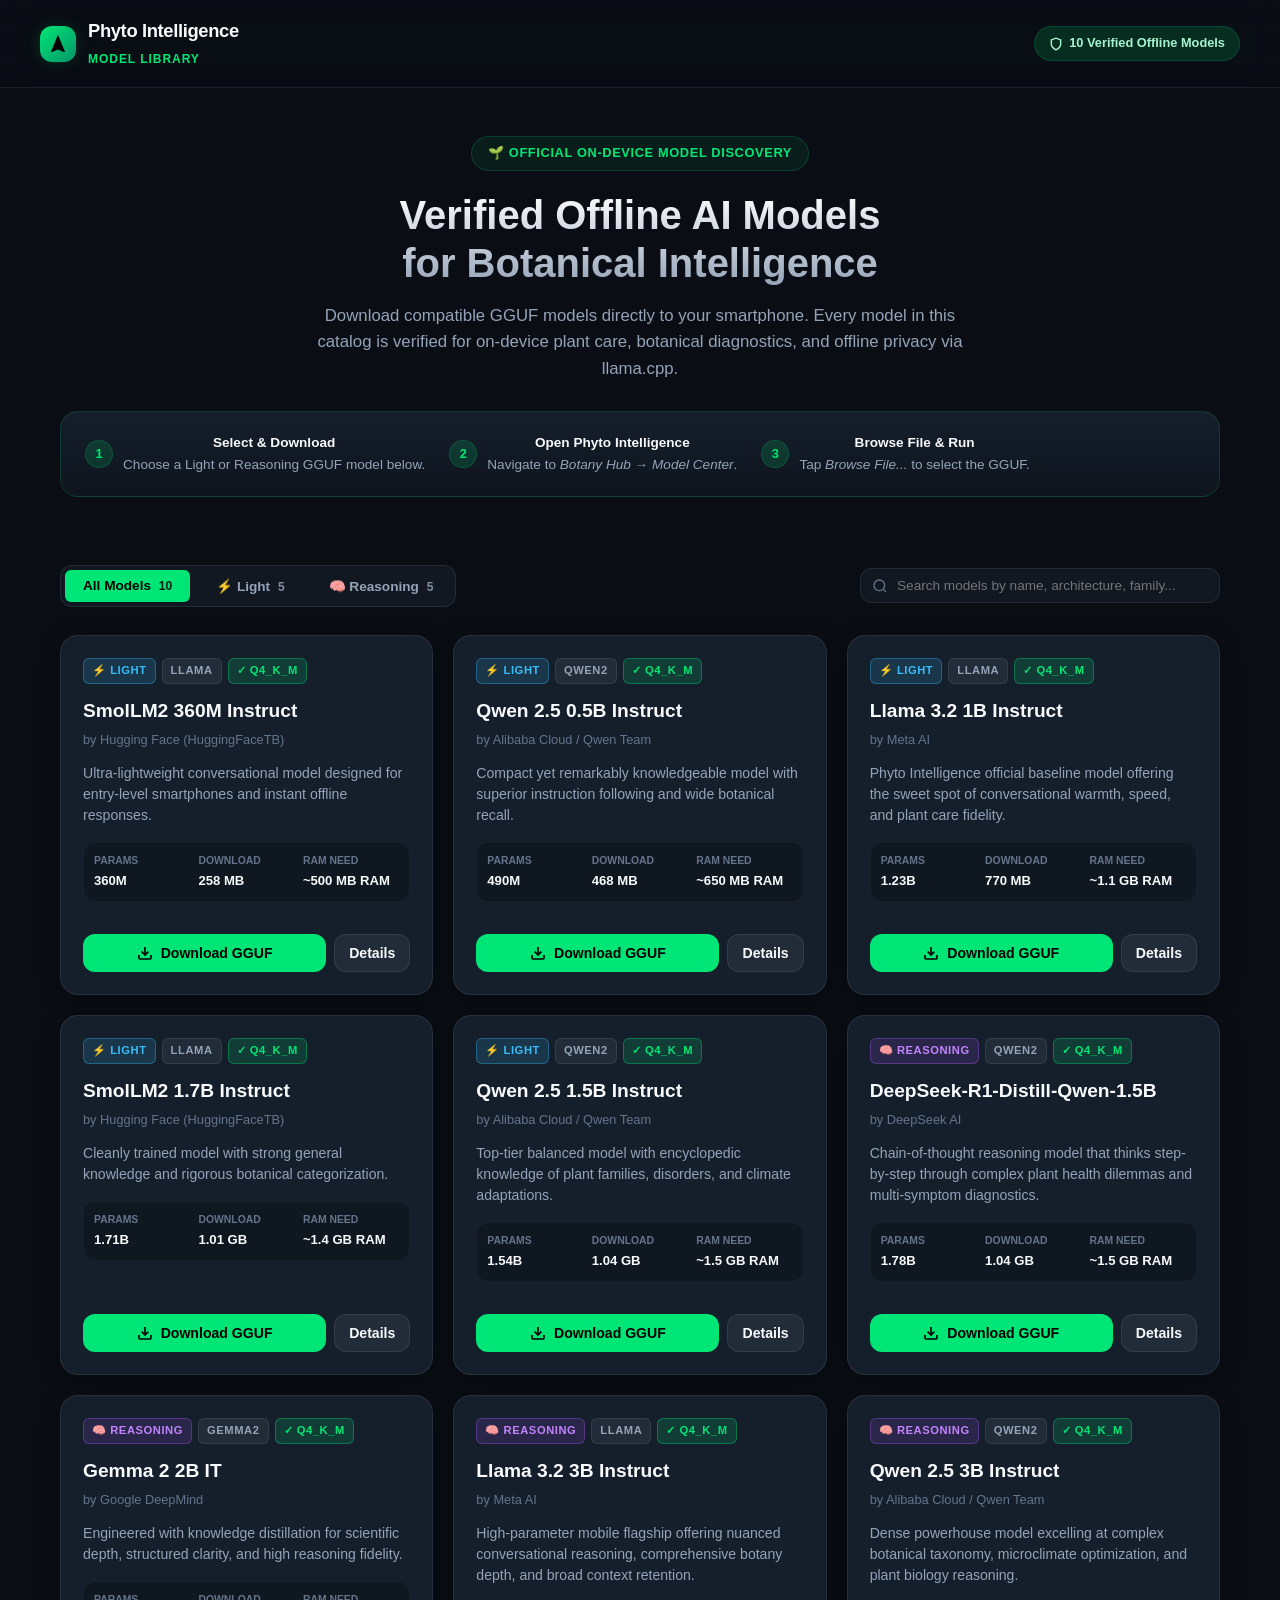
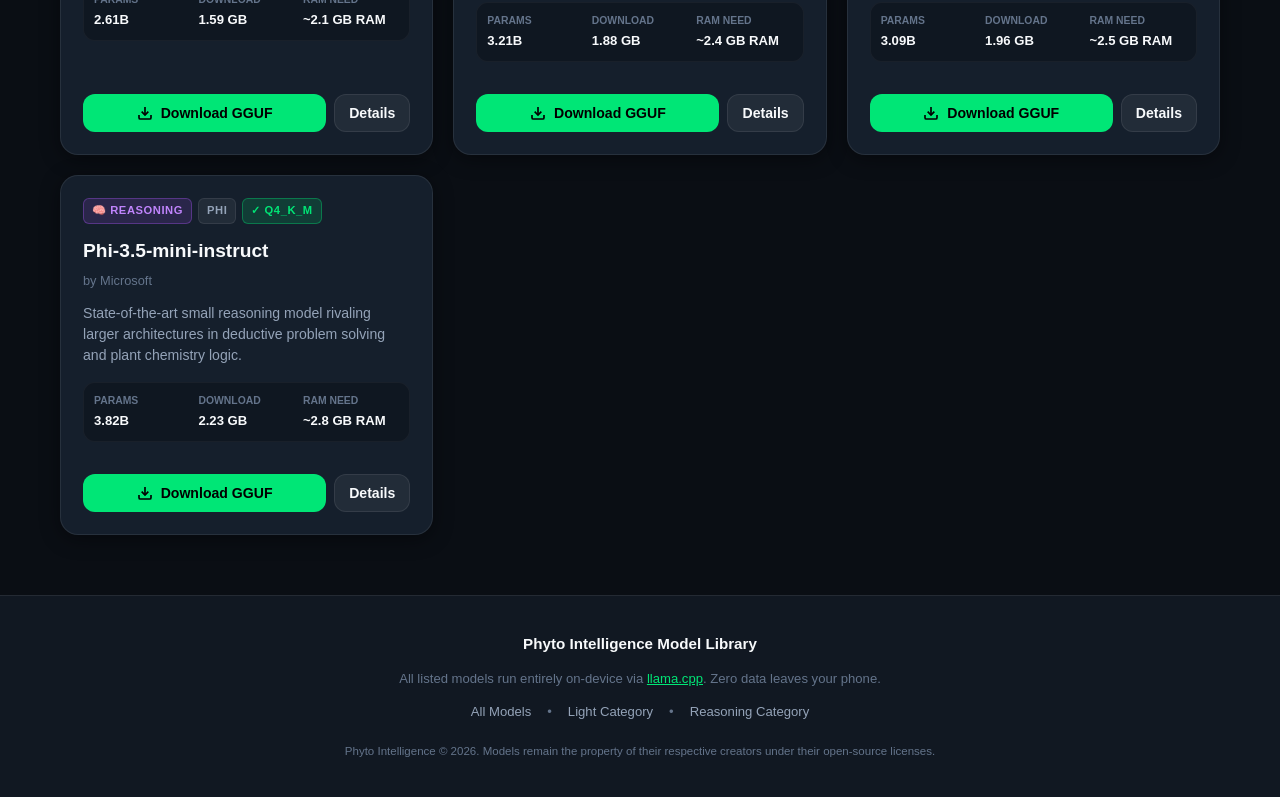
==== index.html @ 88a63e07 "Initial release: Phyto Intelligence Model Library" ====
<!DOCTYPE html>
<html lang="en">
<head>
  <meta charset="UTF-8">
  <meta name="viewport" content="width=device-width, initial-scale=1.0">
  <title>Phyto Intelligence — Model Library | Verified Plant-Capable Offline AI</title>
  <meta name="description" content="Discover and download verified plant-capable GGUF models for Phyto Intelligence Android app. Private, on-device botanical intelligence running via llama.cpp.">
  <link rel="stylesheet" href="styles.css">
</head>
<body>

  <!-- Top App Header -->
  <header>
    <div class="container header-content">
      <a href="#" class="brand">
        <div class="brand-icon">
          <svg viewBox="0 0 24 24">
            <path d="M12 2L4.5 20.29l.71.71L12 18l6.79 3 .71-.71z"/>
          </svg>
        </div>
        <div class="brand-titles">
          <h1>Phyto Intelligence</h1>
          <span>Model Library</span>
        </div>
      </a>
      <div class="header-badge">
        <svg width="14" height="14" fill="none" stroke="currentColor" stroke-width="2.5" viewBox="0 0 24 24">
          <path d="M12 22s8-4 8-10V5l-8-3-8 3v7c0 6 8 10 8 10z"/>
        </svg>
        <span>10 Verified Offline Models</span>
      </div>
    </div>
  </header>

  <!-- Hero Banner -->
  <main class="container">
    <section class="hero">
      <div class="hero-pill">
        <span>🌱 OFFICIAL ON-DEVICE MODEL DISCOVERY</span>
      </div>
      <h2>Verified Offline AI Models<br>for Botanical Intelligence</h2>
      <p>
        Download compatible GGUF models directly to your smartphone. Every model in this catalog is verified for on-device plant care, botanical diagnostics, and offline privacy via llama.cpp.
      </p>

      <!-- 3-Step App Guide -->
      <div class="app-guide-banner">
        <div class="guide-step-group">
          <div class="guide-step">
            <div class="step-num">1</div>
            <div class="step-text">
              <strong>Select &amp; Download</strong><br>
              Choose a Light or Reasoning GGUF model below.
            </div>
          </div>
          <div class="guide-step">
            <div class="step-num">2</div>
            <div class="step-text">
              <strong>Open Phyto Intelligence</strong><br>
              Navigate to <em>Botany Hub</em> &rarr; <em>Model Center</em>.
            </div>
          </div>
          <div class="guide-step">
            <div class="step-num">3</div>
            <div class="step-text">
              <strong>Browse File &amp; Run</strong><br>
              Tap <em>Browse File...</em> to select the GGUF.
            </div>
          </div>
        </div>
      </div>
    </section>

    <!-- Controls Bar -->
    <section class="controls-bar">
      <div class="category-tabs" role="tablist">
        <button class="tab-btn active" data-category="all" role="tab">
          All Models <span class="tab-count" id="countAll">10</span>
        </button>
        <button class="tab-btn" data-category="light" role="tab">
          ⚡ Light <span class="tab-count" id="countLight">5</span>
        </button>
        <button class="tab-btn" data-category="reasoning" role="tab">
          🧠 Reasoning <span class="tab-count" id="countReasoning">5</span>
        </button>
      </div>

      <div class="search-box">
        <svg class="search-icon" fill="none" stroke="currentColor" stroke-width="2" viewBox="0 0 24 24">
          <circle cx="11" cy="11" r="8"></circle>
          <line x1="21" y1="21" x2="16.65" y2="16.65"></line>
        </svg>
        <input 
          type="text" 
          id="searchInput" 
          class="search-input" 
          placeholder="Search models by name, architecture, family..." 
          aria-label="Search models"
        />
      </div>
    </section>

    <!-- Model Card Grid -->
    <section class="model-grid" id="modelGrid" aria-live="polite">
      <!-- Injected dynamically by app.js -->
    </section>
  </main>

  <!-- Detailed Model Specs Modal -->
  <div class="modal-overlay" id="modalOverlay" role="dialog" aria-modal="true" aria-labelledby="modalTitle">
    <div class="modal-content">
      <button class="modal-close" id="modalCloseBtn" aria-label="Close modal">&times;</button>
      <div class="modal-header">
        <div class="badge-group" id="modalBadges"></div>
        <h2 class="modal-title" id="modalTitle"></h2>
        <div class="model-publisher" id="modalPublisher"></div>
        <p class="model-desc" id="modalDesc"></p>
      </div>

      <div class="modal-section-title">Plant &amp; Botanical Capabilities</div>
      <ul class="strengths-list" id="modalStrengths"></ul>

      <div class="modal-section-title">Technical Specifications &amp; Compatibility</div>
      <table class="specs-table" id="modalSpecs"></table>

      <div class="modal-actions">
        <button class="btn-download" id="modalDownloadBtn">
          <svg width="16" height="16" fill="none" stroke="currentColor" stroke-width="2.5" viewBox="0 0 24 24">
            <path d="M21 15v4a2 2 0 0 1-2 2H5a2 2 0 0 1-2-2v-4"></path>
            <polyline points="7 10 12 15 17 10"></polyline>
            <line x1="12" y1="15" x2="12" y2="3"></line>
          </svg>
          Download GGUF File
        </button>
        <button class="btn-copy-url" id="modalCopyBtn">
          <svg width="16" height="16" fill="none" stroke="currentColor" stroke-width="2" viewBox="0 0 24 24">
            <rect x="9" y="9" width="13" height="13" rx="2" ry="2"></rect>
            <path d="M5 15H4a2 2 0 0 1-2-2V4a2 2 0 0 1 2-2h9a2 2 0 0 1 2 2v1"></path>
          </svg>
          Copy Direct Download Link
        </button>
      </div>
    </div>
  </div>

  <!-- Floating Toast Notification -->
  <div class="toast" id="toast" role="status" aria-live="polite">
    <svg class="toast-icon" fill="none" stroke="currentColor" stroke-width="2.5" viewBox="0 0 24 24">
      <path d="M22 11.08V12a10 10 0 1 1-5.93-9.14"></path>
      <polyline points="22 4 12 14.01 9 11.01"></polyline>
    </svg>
    <span id="toastText">Download initiated.</span>
  </div>

  <!-- Footer -->
  <footer>
    <div class="container footer-content">
      <div class="brand-titles">
        <strong style="color: var(--text-primary); font-size: 0.95rem;">Phyto Intelligence Model Library</strong>
      </div>
      <p>
        All listed models run entirely on-device via <a href="https://github.com/ggerganov/llama.cpp" target="_blank" rel="noopener" style="color: var(--emerald);">llama.cpp</a>. Zero data leaves your phone.
      </p>
      <div class="footer-links">
        <a href="#all">All Models</a>
        <span>&bull;</span>
        <a href="#light">Light Category</a>
        <span>&bull;</span>
        <a href="#reasoning">Reasoning Category</a>
      </div>
      <div style="font-size: 0.72rem; color: var(--text-muted); margin-top: 8px;">
        Phyto Intelligence &copy; 2026. Models remain the property of their respective creators under their open-source licenses.
      </div>
    </div>
  </footer>

  <!-- Scripts -->
  <script src="models.js"></script>
  <script src="app.js"></script>
</body>
</html>
---- styles.css ----
:root {
  --bg-primary: #0A0E14;
  --bg-secondary: #111822;
  --bg-card: #151F2C;
  --bg-card-hover: #1A2737;
  --bg-modal: #121A24;
  --border-subtle: rgba(255, 255, 255, 0.08);
  --border-card: rgba(0, 230, 118, 0.16);
  --border-card-hover: rgba(0, 230, 118, 0.45);
  
  --emerald: #00E676;
  --emerald-dark: #00B359;
  --emerald-glow: rgba(0, 230, 118, 0.15);
  --emerald-soft: #A7F3D0;
  
  --text-primary: #F8FAFC;
  --text-secondary: #94A3B8;
  --text-muted: #64748B;
  
  --badge-light-bg: rgba(56, 189, 248, 0.15);
  --badge-light-text: #38BDF8;
  --badge-light-border: rgba(56, 189, 248, 0.35);

  --badge-reasoning-bg: rgba(168, 85, 247, 0.15);
  --badge-reasoning-text: #C084FC;
  --badge-reasoning-border: rgba(168, 85, 247, 0.35);

  --badge-verified-bg: rgba(0, 230, 118, 0.15);
  --badge-verified-text: #00E676;
  --badge-verified-border: rgba(0, 230, 118, 0.35);

  --radius-sm: 6px;
  --radius-md: 12px;
  --radius-lg: 18px;
  --radius-full: 9999px;

  --shadow-card: 0 4px 20px rgba(0, 0, 0, 0.4);
  --shadow-hover: 0 8px 30px rgba(0, 230, 118, 0.12);
  --font-sans: -apple-system, BlinkMacSystemFont, "Segoe UI", Roboto, Helvetica, Arial, sans-serif;
}

* {
  box-sizing: border-box;
  margin: 0;
  padding: 0;
}

body {
  font-family: var(--font-sans);
  background-color: var(--bg-primary);
  color: var(--text-primary);
  line-height: 1.6;
  min-height: 100vh;
  -webkit-font-smoothing: antialiased;
}

/* Container */
.container {
  width: 100%;
  max-width: 1200px;
  margin: 0 auto;
  padding: 0 20px;
}

/* Header */
header {
  border-bottom: 1px solid var(--border-subtle);
  background-color: rgba(10, 14, 20, 0.85);
  backdrop-filter: blur(12px);
  position: sticky;
  top: 0;
  z-index: 50;
}

.header-content {
  display: flex;
  justify-content: space-between;
  align-items: center;
  padding: 16px 0;
}

.brand {
  display: flex;
  align-items: center;
  gap: 12px;
  text-decoration: none;
}

.brand-icon {
  width: 36px;
  height: 36px;
  border-radius: var(--radius-md);
  background: linear-gradient(135deg, var(--emerald), #059669);
  display: flex;
  align-items: center;
  justify-content: center;
  box-shadow: 0 0 16px var(--emerald-glow);
}

.brand-icon svg {
  width: 22px;
  height: 22px;
  fill: #000;
}

.brand-titles h1 {
  font-size: 1.15rem;
  font-weight: 800;
  color: var(--text-primary);
  letter-spacing: -0.02em;
}

.brand-titles span {
  font-size: 0.75rem;
  font-weight: 600;
  color: var(--emerald);
  text-transform: uppercase;
  letter-spacing: 0.08em;
}

.header-badge {
  display: flex;
  align-items: center;
  gap: 6px;
  font-size: 0.8rem;
  font-weight: 600;
  color: var(--emerald-soft);
  background: var(--emerald-glow);
  border: 1px solid var(--border-card);
  padding: 6px 14px;
  border-radius: var(--radius-full);
}

/* Hero Section */
.hero {
  padding: 48px 0 32px;
  text-align: center;
}

.hero-pill {
  display: inline-flex;
  align-items: center;
  gap: 8px;
  padding: 6px 16px;
  border-radius: var(--radius-full);
  background: rgba(0, 230, 118, 0.08);
  border: 1px solid var(--border-card);
  color: var(--emerald);
  font-size: 0.8rem;
  font-weight: 700;
  letter-spacing: 0.05em;
  margin-bottom: 20px;
}

.hero h2 {
  font-size: 2.5rem;
  font-weight: 800;
  line-height: 1.2;
  margin-bottom: 16px;
  background: linear-gradient(180deg, #FFFFFF 0%, #94A3B8 100%);
  -webkit-background-clip: text;
  -webkit-text-fill-color: transparent;
}

.hero p {
  font-size: 1.05rem;
  color: var(--text-secondary);
  max-width: 680px;
  margin: 0 auto 28px;
}

/* Quick App Connect Banner */
.app-guide-banner {
  background: linear-gradient(180deg, var(--bg-card) 0%, rgba(21, 31, 44, 0.4) 100%);
  border: 1px solid var(--border-card);
  border-radius: var(--radius-lg);
  padding: 20px 24px;
  margin-bottom: 36px;
  display: flex;
  justify-content: space-between;
  align-items: center;
  gap: 20px;
  flex-wrap: wrap;
}

.guide-step-group {
  display: flex;
  gap: 24px;
  flex-wrap: wrap;
}

.guide-step {
  display: flex;
  align-items: center;
  gap: 10px;
}

.step-num {
  width: 28px;
  height: 28px;
  border-radius: var(--radius-full);
  background: var(--emerald-glow);
  color: var(--emerald);
  border: 1px solid var(--border-card);
  display: flex;
  align-items: center;
  justify-content: center;
  font-size: 0.8rem;
  font-weight: 800;
}

.step-text {
  font-size: 0.85rem;
  color: var(--text-secondary);
}

.step-text strong {
  color: var(--text-primary);
}

/* Controls Bar */
.controls-bar {
  display: flex;
  justify-content: space-between;
  align-items: center;
  gap: 16px;
  margin-bottom: 28px;
  flex-wrap: wrap;
}

.category-tabs {
  display: flex;
  gap: 8px;
  background: var(--bg-secondary);
  padding: 4px;
  border-radius: var(--radius-md);
  border: 1px solid var(--border-subtle);
}

.tab-btn {
  padding: 8px 18px;
  background: transparent;
  border: none;
  border-radius: var(--radius-sm);
  color: var(--text-secondary);
  font-size: 0.85rem;
  font-weight: 600;
  cursor: pointer;
  transition: all 0.2s ease;
}

.tab-btn:hover {
  color: var(--text-primary);
}

.tab-btn.active {
  background: var(--emerald);
  color: #000;
  font-weight: 700;
}

.tab-count {
  font-size: 0.75rem;
  opacity: 0.85;
  margin-left: 4px;
}

.search-box {
  position: relative;
  min-width: 260px;
  flex: 1;
  max-width: 360px;
}

.search-icon {
  position: absolute;
  left: 12px;
  top: 50%;
  transform: translateY(-50%);
  color: var(--text-muted);
  pointer-events: none;
  width: 16px;
  height: 16px;
}

.search-input {
  width: 100%;
  padding: 9px 14px 9px 36px;
  background: var(--bg-secondary);
  border: 1px solid var(--border-subtle);
  border-radius: var(--radius-md);
  color: var(--text-primary);
  font-size: 0.85rem;
  outline: none;
  transition: border-color 0.2s ease;
}

.search-input:focus {
  border-color: var(--emerald);
}

/* Model Grid */
.model-grid {
  display: grid;
  grid-template-columns: repeat(auto-fill, minmax(340px, 1fr));
  gap: 20px;
  margin-bottom: 60px;
}

/* Model Card */
.model-card {
  background: var(--bg-card);
  border: 1px solid var(--border-subtle);
  border-radius: var(--radius-lg);
  padding: 22px;
  display: flex;
  flex-direction: column;
  justify-content: space-between;
  transition: all 0.25s ease;
  position: relative;
  overflow: hidden;
  box-shadow: var(--shadow-card);
}

.model-card:hover {
  border-color: var(--border-card-hover);
  background: var(--bg-card-hover);
  transform: translateY(-2px);
  box-shadow: var(--shadow-hover);
}

.card-top {
  margin-bottom: 16px;
}

.card-header-badges {
  display: flex;
  align-items: center;
  justify-content: space-between;
  margin-bottom: 12px;
}

.badge-group {
  display: flex;
  gap: 6px;
  flex-wrap: wrap;
}

.badge {
  font-size: 0.7rem;
  font-weight: 700;
  text-transform: uppercase;
  letter-spacing: 0.05em;
  padding: 3px 8px;
  border-radius: var(--radius-sm);
  display: inline-flex;
  align-items: center;
  gap: 4px;
}

.badge-light {
  background: var(--badge-light-bg);
  color: var(--badge-light-text);
  border: 1px solid var(--badge-light-border);
}

.badge-reasoning {
  background: var(--badge-reasoning-bg);
  color: var(--badge-reasoning-text);
  border: 1px solid var(--badge-reasoning-border);
}

.badge-verified {
  background: var(--badge-verified-bg);
  color: var(--badge-verified-text);
  border: 1px solid var(--badge-verified-border);
}

.badge-arch {
  background: rgba(255, 255, 255, 0.06);
  color: var(--text-secondary);
  border: 1px solid var(--border-subtle);
}

.model-name {
  font-size: 1.2rem;
  font-weight: 700;
  color: var(--text-primary);
  margin-bottom: 4px;
}

.model-publisher {
  font-size: 0.8rem;
  color: var(--text-muted);
  margin-bottom: 12px;
}

.model-desc {
  font-size: 0.88rem;
  color: var(--text-secondary);
  line-height: 1.5;
  margin-bottom: 16px;
}

/* Spec Chips */
.spec-chips {
  display: grid;
  grid-template-columns: repeat(3, 1fr);
  gap: 8px;
  padding: 10px;
  background: rgba(10, 14, 20, 0.45);
  border-radius: var(--radius-md);
  margin-bottom: 16px;
  border: 1px solid rgba(255, 255, 255, 0.04);
}

.spec-chip {
  display: flex;
  flex-direction: column;
}

.spec-chip-label {
  font-size: 0.65rem;
  color: var(--text-muted);
  text-transform: uppercase;
  font-weight: 600;
}

.spec-chip-value {
  font-size: 0.82rem;
  font-weight: 700;
  color: var(--text-primary);
}

/* Card Actions */
.card-actions {
  display: flex;
  gap: 8px;
}

.btn-download {
  flex: 1;
  background: var(--emerald);
  color: #000;
  border: none;
  border-radius: var(--radius-md);
  padding: 10px 14px;
  font-size: 0.88rem;
  font-weight: 700;
  cursor: pointer;
  display: inline-flex;
  align-items: center;
  justify-content: center;
  gap: 8px;
  text-decoration: none;
  transition: all 0.2s ease;
}

.btn-download:hover {
  background: var(--emerald-dark);
}

.btn-download.downloading {
  background: #3B82F6;
  color: #FFF;
}

.btn-details {
  background: rgba(255, 255, 255, 0.06);
  color: var(--text-primary);
  border: 1px solid var(--border-subtle);
  border-radius: var(--radius-md);
  padding: 10px 14px;
  font-size: 0.88rem;
  font-weight: 600;
  cursor: pointer;
  transition: all 0.2s ease;
}

.btn-details:hover {
  background: rgba(255, 255, 255, 0.12);
  border-color: rgba(255, 255, 255, 0.2);
}

/* Empty State */
.empty-state {
  text-align: center;
  padding: 48px 20px;
  grid-column: 1 / -1;
  color: var(--text-muted);
}

/* Modal */
.modal-overlay {
  position: fixed;
  inset: 0;
  background: rgba(0, 0, 0, 0.75);
  backdrop-filter: blur(8px);
  display: none;
  align-items: center;
  justify-content: center;
  z-index: 100;
  padding: 16px;
}

.modal-overlay.open {
  display: flex;
}

.modal-content {
  background: var(--bg-modal);
  border: 1px solid var(--border-card);
  border-radius: var(--radius-lg);
  width: 100%;
  max-width: 620px;
  max-height: 90vh;
  overflow-y: auto;
  box-shadow: 0 20px 40px rgba(0, 0, 0, 0.6);
  padding: 28px;
  position: relative;
}

.modal-close {
  position: absolute;
  top: 20px;
  right: 20px;
  background: rgba(255, 255, 255, 0.08);
  border: none;
  width: 32px;
  height: 32px;
  border-radius: var(--radius-full);
  color: var(--text-secondary);
  font-size: 1.2rem;
  cursor: pointer;
  display: flex;
  align-items: center;
  justify-content: center;
  transition: all 0.2s ease;
}

.modal-close:hover {
  background: rgba(255, 255, 255, 0.16);
  color: #FFF;
}

.modal-header {
  margin-bottom: 20px;
}

.modal-title {
  font-size: 1.4rem;
  font-weight: 800;
  color: var(--text-primary);
  margin-top: 8px;
}

.modal-section-title {
  font-size: 0.8rem;
  font-weight: 700;
  color: var(--emerald);
  text-transform: uppercase;
  letter-spacing: 0.08em;
  margin: 18px 0 10px;
}

.strengths-list {
  list-style: none;
  display: flex;
  flex-direction: column;
  gap: 8px;
  margin-bottom: 18px;
}

.strengths-list li {
  display: flex;
  align-items: flex-start;
  gap: 10px;
  font-size: 0.88rem;
  color: var(--text-secondary);
}

.strengths-list svg {
  flex-shrink: 0;
  margin-top: 2px;
  color: var(--emerald);
}

.specs-table {
  width: 100%;
  border-collapse: collapse;
  font-size: 0.85rem;
  margin-bottom: 20px;
}

.specs-table tr {
  border-bottom: 1px solid var(--border-subtle);
}

.specs-table td {
  padding: 8px 4px;
}

.specs-table td:first-child {
  color: var(--text-muted);
  width: 45%;
}

.specs-table td:last-child {
  color: var(--text-primary);
  font-weight: 600;
}

.modal-actions {
  display: flex;
  gap: 10px;
  margin-top: 22px;
  flex-wrap: wrap;
}

.btn-copy-url {
  background: rgba(255, 255, 255, 0.08);
  border: 1px solid var(--border-subtle);
  color: var(--text-primary);
  border-radius: var(--radius-md);
  padding: 10px 16px;
  font-size: 0.88rem;
  font-weight: 600;
  cursor: pointer;
  display: inline-flex;
  align-items: center;
  gap: 8px;
  transition: all 0.2s ease;
}

.btn-copy-url:hover {
  background: rgba(255, 255, 255, 0.15);
}

/* Toast */
.toast {
  position: fixed;
  bottom: 24px;
  right: 24px;
  background: var(--bg-card);
  border: 1px solid var(--emerald);
  box-shadow: 0 8px 24px rgba(0, 0, 0, 0.5);
  border-radius: var(--radius-md);
  padding: 14px 20px;
  color: var(--text-primary);
  font-size: 0.88rem;
  display: flex;
  align-items: center;
  gap: 12px;
  z-index: 200;
  transform: translateY(100px);
  opacity: 0;
  transition: all 0.3s cubic-bezier(0.16, 1, 0.3, 1);
}

.toast.show {
  transform: translateY(0);
  opacity: 1;
}

.toast-icon {
  color: var(--emerald);
  width: 20px;
  height: 20px;
}

/* Footer */
footer {
  border-top: 1px solid var(--border-subtle);
  padding: 36px 0;
  background: var(--bg-secondary);
  color: var(--text-muted);
  font-size: 0.82rem;
  text-align: center;
}

.footer-content {
  display: flex;
  flex-direction: column;
  gap: 12px;
  align-items: center;
}

.footer-links {
  display: flex;
  gap: 16px;
}

.footer-links a {
  color: var(--text-secondary);
  text-decoration: none;
}

.footer-links a:hover {
  color: var(--emerald);
}

/* Responsive */
@media (max-width: 768px) {
  .hero h2 {
    font-size: 1.85rem;
  }
  .app-guide-banner {
    flex-direction: column;
    align-items: flex-start;
  }
  .guide-step-group {
    flex-direction: column;
    gap: 12px;
  }
  .controls-bar {
    flex-direction: column;
    align-items: stretch;
  }
  .search-box {
    max-width: 100%;
  }
  .model-grid {
    grid-template-columns: 1fr;
  }
}
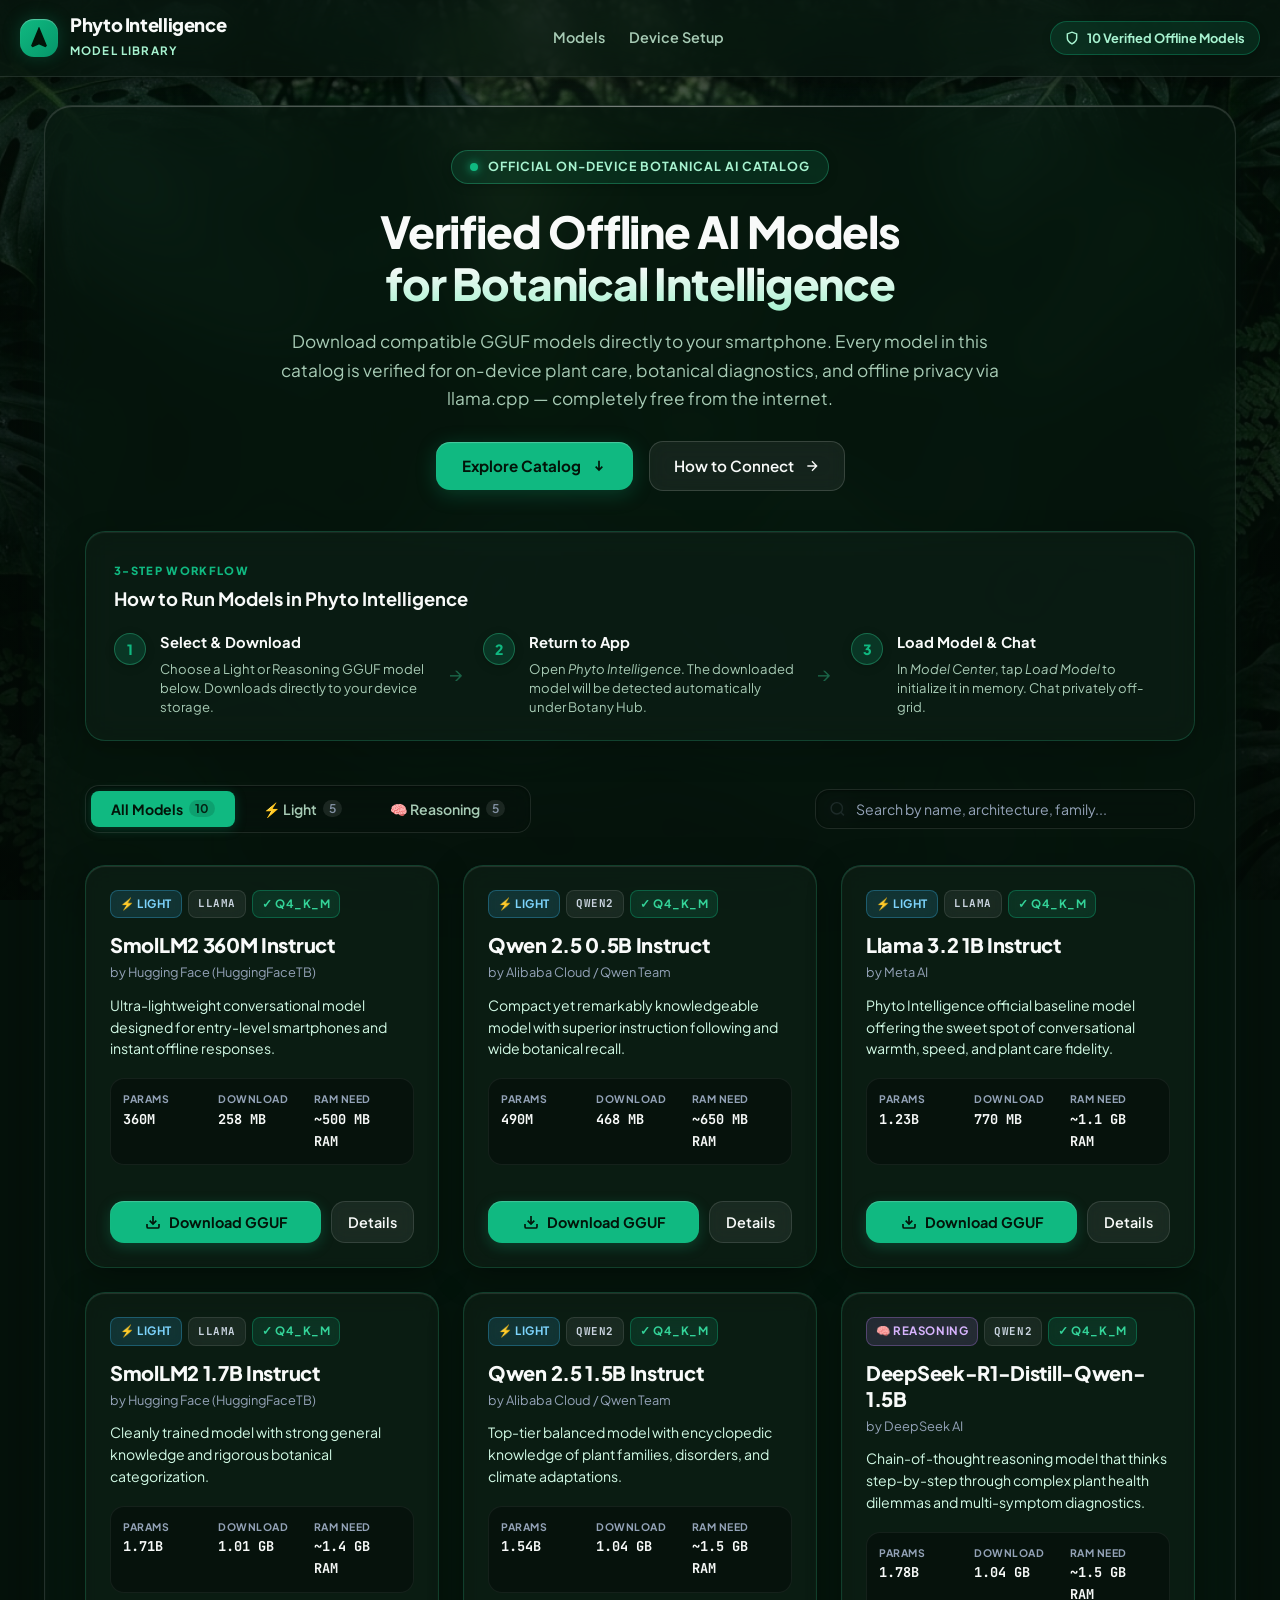
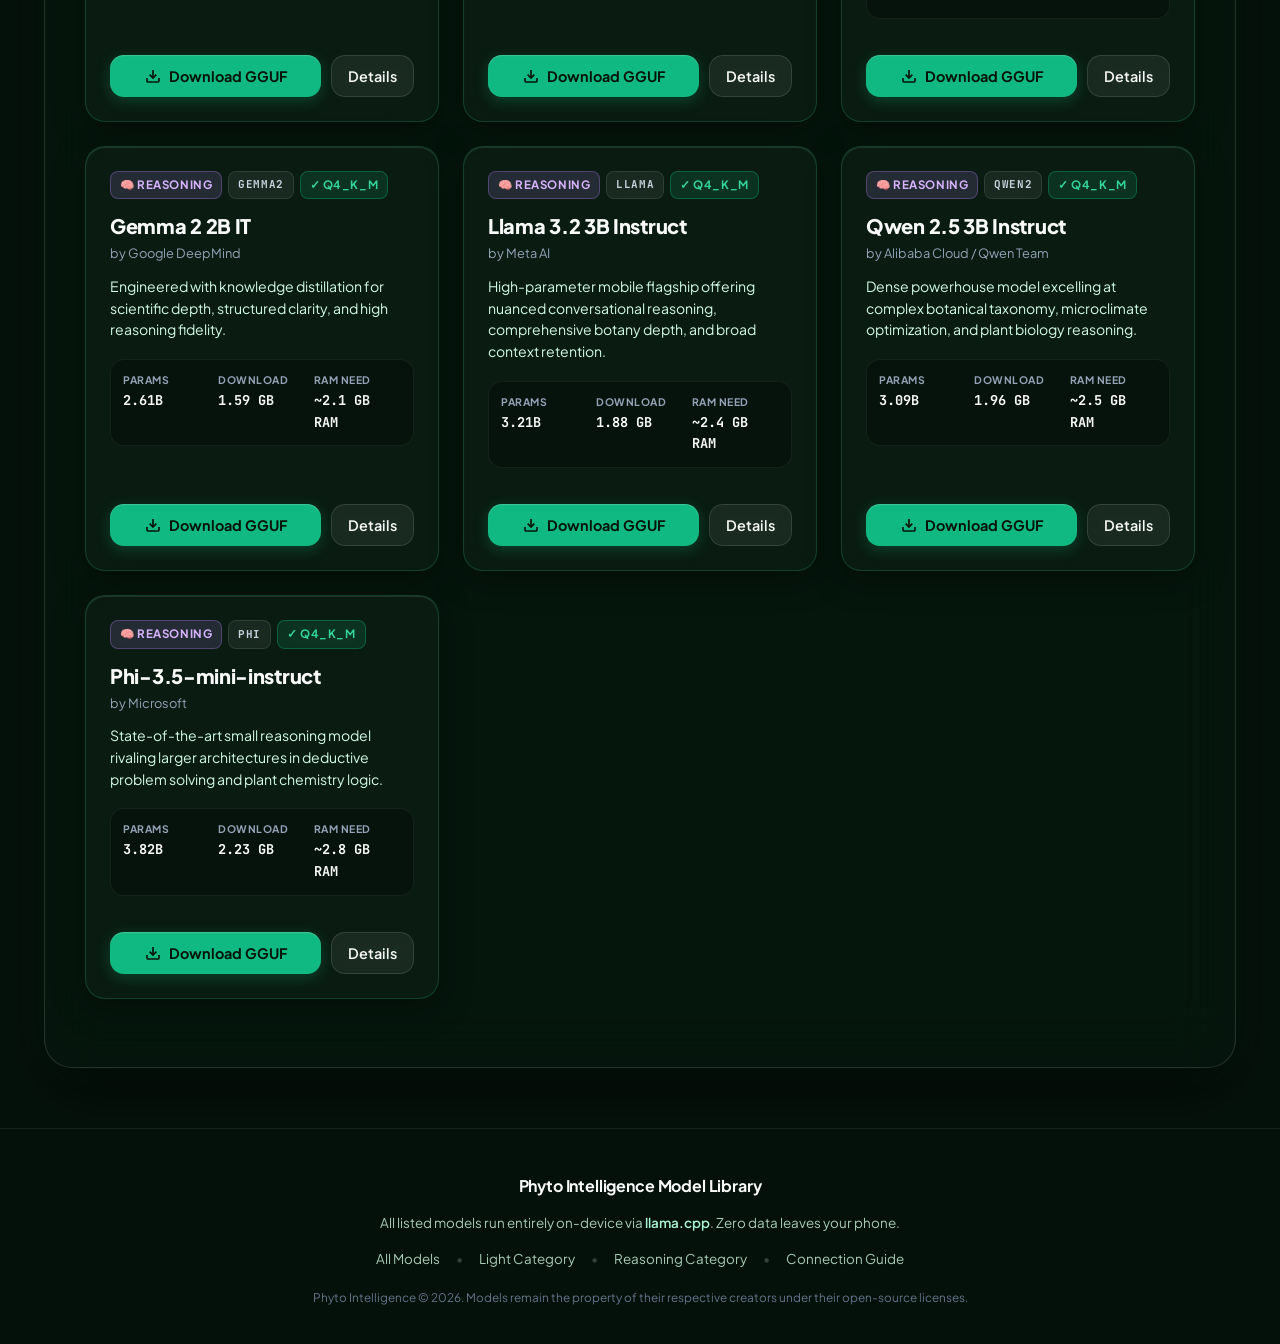
==== commit a511dc86: "Redesign model library with botanical Acrylic UI" ====
--- a/index.html
+++ b/index.html
@@ -5,17 +5,23 @@
   <meta name="viewport" content="width=device-width, initial-scale=1.0">
   <title>Phyto Intelligence — Model Library | Verified Plant-Capable Offline AI</title>
   <meta name="description" content="Discover and download verified plant-capable GGUF models for Phyto Intelligence Android app. Private, on-device botanical intelligence running via llama.cpp.">
+  <link rel="preconnect" href="https://fonts.googleapis.com">
+  <link rel="preconnect" href="https://fonts.gstatic.com" crossorigin>
+  <link href="https://fonts.googleapis.com/css2?family=Plus+Jakarta+Sans:wght@400;500;600;700;800&family=JetBrains+Mono:wght@500;700&display=swap" rel="stylesheet">
   <link rel="stylesheet" href="styles.css">
 </head>
 <body>
 
-  <!-- Top App Header -->
-  <header>
+  <!-- Background Ambience & Photographic Foliage -->
+  <div class="botanical-viewport-bg" aria-hidden="true"></div>
+
+  <!-- Top Acrylic Floating Header -->
+  <header class="header-acrylic">
     <div class="container header-content">
-      <a href="#" class="brand">
+      <a href="#" class="brand" aria-label="Phyto Intelligence Home">
         <div class="brand-icon">
-          <svg viewBox="0 0 24 24">
-            <path d="M12 2L4.5 20.29l.71.71L12 18l6.79 3 .71-.71z"/>
+          <svg viewBox="0 0 24 24" fill="none" stroke="currentColor" stroke-width="2">
+            <path d="M12 2L4.5 20.29l.71.71L12 18l6.79 3 .71-.71z" fill="currentColor"/>
           </svg>
         </div>
         <div class="brand-titles">
@@ -23,8 +29,14 @@
           <span>Model Library</span>
         </div>
       </a>
+
+      <nav class="header-nav" aria-label="Quick Navigation">
+        <a href="#models" class="nav-link">Models</a>
+        <a href="#guide" class="nav-link">Device Setup</a>
+      </nav>
+
       <div class="header-badge">
-        <svg width="14" height="14" fill="none" stroke="currentColor" stroke-width="2.5" viewBox="0 0 24 24">
+        <svg width="14" height="14" fill="none" stroke="currentColor" stroke-width="2.5" viewBox="0 0 24 24" aria-hidden="true">
           <path d="M12 22s8-4 8-10V5l-8-3-8 3v7c0 6 8 10 8 10z"/>
         </svg>
         <span>10 Verified Offline Models</span>
@@ -32,78 +44,105 @@
     </div>
   </header>
 
-  <!-- Hero Banner -->
-  <main class="container">
-    <section class="hero">
-      <div class="hero-pill">
-        <span>🌱 OFFICIAL ON-DEVICE MODEL DISCOVERY</span>
-      </div>
-      <h2>Verified Offline AI Models<br>for Botanical Intelligence</h2>
-      <p>
-        Download compatible GGUF models directly to your smartphone. Every model in this catalog is verified for on-device plant care, botanical diagnostics, and offline privacy via llama.cpp.
-      </p>
-
-      <!-- 3-Step App Guide -->
-      <div class="app-guide-banner">
-        <div class="guide-step-group">
-          <div class="guide-step">
-            <div class="step-num">1</div>
-            <div class="step-text">
-              <strong>Select &amp; Download</strong><br>
-              Choose a Light or Reasoning GGUF model below.
+  <!-- Main Acrylic Structural Surface -->
+  <main class="container main-content-wrap">
+    <div class="acrylic-canvas">
+
+      <!-- Hero Section -->
+      <section class="hero">
+        <div class="hero-pill">
+          <span class="pill-dot"></span>
+          <span>OFFICIAL ON-DEVICE BOTANICAL AI CATALOG</span>
+        </div>
+        <h2>Verified Offline AI Models<br><span class="hero-gradient-text">for Botanical Intelligence</span></h2>
+        <p class="hero-desc">
+          Download compatible GGUF models directly to your smartphone. Every model in this catalog is verified for on-device plant care, botanical diagnostics, and offline privacy via llama.cpp — completely free from the internet.
+        </p>
+
+        <div class="hero-actions">
+          <a href="#models" class="btn-hero-primary">
+            <span>Explore Catalog</span>
+            <svg width="16" height="16" fill="none" stroke="currentColor" stroke-width="2.5" viewBox="0 0 24 24">
+              <path d="M7 13l5 5 5-5M12 4v14"/>
+            </svg>
+          </a>
+          <a href="#guide" class="btn-hero-secondary">
+            <span>How to Connect</span>
+            <svg width="16" height="16" fill="none" stroke="currentColor" stroke-width="2" viewBox="0 0 24 24">
+              <path d="M5 12h14M12 5l7 7-7 7"/>
+            </svg>
+          </a>
+        </div>
+
+        <!-- 3-Step App Guide Banner -->
+        <div class="app-guide-banner" id="guide">
+          <div class="guide-header">
+            <span class="guide-tag">3-STEP WORKFLOW</span>
+            <h3 class="guide-title">How to Run Models in Phyto Intelligence</h3>
+          </div>
+          <div class="guide-step-group">
+            <div class="guide-step">
+              <div class="step-num">1</div>
+              <div class="step-content">
+                <strong>Select &amp; Download</strong>
+                <p>Choose a Light or Reasoning GGUF model below. Downloads directly to your device storage.</p>
+              </div>
+            </div>
+            <div class="guide-step-divider" aria-hidden="true">&rarr;</div>
+            <div class="guide-step">
+              <div class="step-num">2</div>
+              <div class="step-content">
+                <strong>Return to App</strong>
+                <p>Open <em>Phyto Intelligence</em>. The downloaded model will be detected automatically under Botany Hub.</p>
+              </div>
+            </div>
+            <div class="guide-step-divider" aria-hidden="true">&rarr;</div>
+            <div class="guide-step">
+              <div class="step-num">3</div>
+              <div class="step-content">
+                <strong>Load Model &amp; Chat</strong>
+                <p>In <em>Model Center</em>, tap <em>Load Model</em> to initialize it in memory. Chat privately off-grid.</p>
+              </div>
             </div>
           </div>
-          <div class="guide-step">
-            <div class="step-num">2</div>
-            <div class="step-text">
-              <strong>Open Phyto Intelligence</strong><br>
-              Navigate to <em>Botany Hub</em> &rarr; <em>Model Center</em>.
-            </div>
-          </div>
-          <div class="guide-step">
-            <div class="step-num">3</div>
-            <div class="step-text">
-              <strong>Browse File &amp; Run</strong><br>
-              Tap <em>Browse File...</em> to select the GGUF.
-            </div>
-          </div>
-        </div>
-      </div>
-    </section>
-
-    <!-- Controls Bar -->
-    <section class="controls-bar">
-      <div class="category-tabs" role="tablist">
-        <button class="tab-btn active" data-category="all" role="tab">
-          All Models <span class="tab-count" id="countAll">10</span>
-        </button>
-        <button class="tab-btn" data-category="light" role="tab">
-          ⚡ Light <span class="tab-count" id="countLight">5</span>
-        </button>
-        <button class="tab-btn" data-category="reasoning" role="tab">
-          🧠 Reasoning <span class="tab-count" id="countReasoning">5</span>
-        </button>
-      </div>
-
-      <div class="search-box">
-        <svg class="search-icon" fill="none" stroke="currentColor" stroke-width="2" viewBox="0 0 24 24">
-          <circle cx="11" cy="11" r="8"></circle>
-          <line x1="21" y1="21" x2="16.65" y2="16.65"></line>
-        </svg>
-        <input 
-          type="text" 
-          id="searchInput" 
-          class="search-input" 
-          placeholder="Search models by name, architecture, family..." 
-          aria-label="Search models"
-        />
-      </div>
-    </section>
-
-    <!-- Model Card Grid -->
-    <section class="model-grid" id="modelGrid" aria-live="polite">
-      <!-- Injected dynamically by app.js -->
-    </section>
+        </div>
+      </section>
+
+      <!-- Controls Bar: Category Filters & Search -->
+      <section class="controls-bar" id="models">
+        <div class="category-tabs" role="tablist" aria-label="Model Categories">
+          <button class="tab-btn active" data-category="all" role="tab" aria-selected="true">
+            All Models <span class="tab-count" id="countAll">10</span>
+          </button>
+          <button class="tab-btn" data-category="light" role="tab" aria-selected="false">
+            ⚡ Light <span class="tab-count" id="countLight">5</span>
+          </button>
+          <button class="tab-btn" data-category="reasoning" role="tab" aria-selected="false">
+            🧠 Reasoning <span class="tab-count" id="countReasoning">5</span>
+          </button>
+        </div>
+
+        <div class="search-box">
+          <svg class="search-icon" fill="none" stroke="currentColor" stroke-width="2" viewBox="0 0 24 24" aria-hidden="true">
+            <circle cx="11" cy="11" r="8"></circle>
+            <line x1="21" y1="21" x2="16.65" y2="16.65"></line>
+          </svg>
+          <input 
+            type="text" 
+            id="searchInput" 
+            class="search-input" 
+            placeholder="Search by name, architecture, family..." 
+            aria-label="Search models"
+          />
+        </div>
+      </section>
+
+      <!-- Model Card Grid -->
+      <section class="model-grid" id="modelGrid" aria-live="polite">
+        <!-- Injected dynamically by app.js -->
+      </section>
+
+    </div>
   </main>
 
   <!-- Detailed Model Specs Modal -->
@@ -125,7 +164,7 @@
 
       <div class="modal-actions">
         <button class="btn-download" id="modalDownloadBtn">
-          <svg width="16" height="16" fill="none" stroke="currentColor" stroke-width="2.5" viewBox="0 0 24 24">
+          <svg width="16" height="16" fill="none" stroke="currentColor" stroke-width="2.5" viewBox="0 0 24 24" aria-hidden="true">
             <path d="M21 15v4a2 2 0 0 1-2 2H5a2 2 0 0 1-2-2v-4"></path>
             <polyline points="7 10 12 15 17 10"></polyline>
             <line x1="12" y1="15" x2="12" y2="3"></line>
@@ -133,7 +172,7 @@
           Download GGUF File
         </button>
         <button class="btn-copy-url" id="modalCopyBtn">
-          <svg width="16" height="16" fill="none" stroke="currentColor" stroke-width="2" viewBox="0 0 24 24">
+          <svg width="16" height="16" fill="none" stroke="currentColor" stroke-width="2" viewBox="0 0 24 24" aria-hidden="true">
             <rect x="9" y="9" width="13" height="13" rx="2" ry="2"></rect>
             <path d="M5 15H4a2 2 0 0 1-2-2V4a2 2 0 0 1 2-2h9a2 2 0 0 1 2 2v1"></path>
           </svg>
@@ -145,7 +184,7 @@
 
   <!-- Floating Toast Notification -->
   <div class="toast" id="toast" role="status" aria-live="polite">
-    <svg class="toast-icon" fill="none" stroke="currentColor" stroke-width="2.5" viewBox="0 0 24 24">
+    <svg class="toast-icon" fill="none" stroke="currentColor" stroke-width="2.5" viewBox="0 0 24 24" aria-hidden="true">
       <path d="M22 11.08V12a10 10 0 1 1-5.93-9.14"></path>
       <polyline points="22 4 12 14.01 9 11.01"></polyline>
     </svg>
@@ -153,22 +192,24 @@
   </div>
 
   <!-- Footer -->
-  <footer>
+  <footer class="footer-acrylic">
     <div class="container footer-content">
       <div class="brand-titles">
-        <strong style="color: var(--text-primary); font-size: 0.95rem;">Phyto Intelligence Model Library</strong>
-      </div>
-      <p>
-        All listed models run entirely on-device via <a href="https://github.com/ggerganov/llama.cpp" target="_blank" rel="noopener" style="color: var(--emerald);">llama.cpp</a>. Zero data leaves your phone.
+        <strong style="color: var(--text-pure); font-size: 1rem; letter-spacing: -0.01em;">Phyto Intelligence Model Library</strong>
+      </div>
+      <p class="footer-desc">
+        All listed models run entirely on-device via <a href="https://github.com/ggerganov/llama.cpp" target="_blank" rel="noopener" class="footer-accent-link">llama.cpp</a>. Zero data leaves your phone.
       </p>
       <div class="footer-links">
-        <a href="#all">All Models</a>
-        <span>&bull;</span>
-        <a href="#light">Light Category</a>
-        <span>&bull;</span>
-        <a href="#reasoning">Reasoning Category</a>
-      </div>
-      <div style="font-size: 0.72rem; color: var(--text-muted); margin-top: 8px;">
+        <a href="#models">All Models</a>
+        <span class="sep">&bull;</span>
+        <a href="#models">Light Category</a>
+        <span class="sep">&bull;</span>
+        <a href="#models">Reasoning Category</a>
+        <span class="sep">&bull;</span>
+        <a href="#guide">Connection Guide</a>
+      </div>
+      <div class="footer-copy">
         Phyto Intelligence &copy; 2026. Models remain the property of their respective creators under their open-source licenses.
       </div>
     </div>
--- a/styles.css
+++ b/styles.css
@@ -1,82 +1,141 @@
+/**
+ * Phyto Intelligence Model Library — Deep Canopy Botanical Acrylic Theme
+ * Specification: Layered frosted glassmorphism over botanical photography.
+ */
+
 :root {
-  --bg-primary: #0A0E14;
-  --bg-secondary: #111822;
-  --bg-card: #151F2C;
-  --bg-card-hover: #1A2737;
-  --bg-modal: #121A24;
-  --border-subtle: rgba(255, 255, 255, 0.08);
-  --border-card: rgba(0, 230, 118, 0.16);
-  --border-card-hover: rgba(0, 230, 118, 0.45);
+  /* Layer 1 & 2: Background Atmosphere & Photographic Grade */
+  --bg-deep-forest: #05120B;
+  --bg-scrim: linear-gradient(180deg, rgba(5, 18, 11, 0.58) 0%, rgba(3, 10, 6, 0.88) 100%);
   
-  --emerald: #00E676;
-  --emerald-dark: #00B359;
-  --emerald-glow: rgba(0, 230, 118, 0.15);
+  /* Layer 3: Main Acrylic Shell */
+  --acrylic-bg: rgba(9, 24, 17, 0.64);
+  --acrylic-blur: blur(28px);
+  --acrylic-saturate: saturate(160%);
+  --acrylic-border: 1px solid rgba(255, 255, 255, 0.12);
+  --acrylic-shadow: 0 24px 60px rgba(0, 0, 0, 0.55), 0 0 40px rgba(16, 185, 129, 0.08);
+  --acrylic-highlight: inset 0 1px 1px rgba(255, 255, 255, 0.18);
+
+  /* Layer 4: Nested Glass Cards */
+  --card-glass-bg: rgba(14, 34, 24, 0.58);
+  --card-glass-hover: rgba(18, 44, 31, 0.72);
+  --card-glass-border: 1px solid rgba(52, 211, 153, 0.20);
+  --card-glass-border-hover: 1px solid rgba(52, 211, 153, 0.65);
+  --card-glass-shadow: 0 8px 32px rgba(0, 0, 0, 0.35);
+  --card-highlight: inset 0 1px 1px rgba(255, 255, 255, 0.12);
+
+  /* Layer 5: Accent & Interactive States */
+  --emerald: #10B981;
+  --emerald-dark: #059669;
+  --emerald-glow: rgba(16, 185, 129, 0.25);
   --emerald-soft: #A7F3D0;
-  
-  --text-primary: #F8FAFC;
-  --text-secondary: #94A3B8;
-  --text-muted: #64748B;
-  
-  --badge-light-bg: rgba(56, 189, 248, 0.15);
-  --badge-light-text: #38BDF8;
-  --badge-light-border: rgba(56, 189, 248, 0.35);
-
-  --badge-reasoning-bg: rgba(168, 85, 247, 0.15);
-  --badge-reasoning-text: #C084FC;
-  --badge-reasoning-border: rgba(168, 85, 247, 0.35);
-
-  --badge-verified-bg: rgba(0, 230, 118, 0.15);
-  --badge-verified-text: #00E676;
-  --badge-verified-border: rgba(0, 230, 118, 0.35);
-
-  --radius-sm: 6px;
-  --radius-md: 12px;
-  --radius-lg: 18px;
+  --accent-text-contrast: #031409;
+
+  /* Category Badges (Glass Pills) */
+  --badge-light-bg: rgba(56, 189, 248, 0.14);
+  --badge-light-text: #7DD3FC;
+  --badge-light-border: rgba(56, 189, 248, 0.30);
+
+  --badge-reasoning-bg: rgba(192, 132, 252, 0.14);
+  --badge-reasoning-text: #D8B4FE;
+  --badge-reasoning-border: rgba(192, 132, 252, 0.30);
+
+  --badge-verified-bg: rgba(16, 185, 129, 0.14);
+  --badge-verified-text: #34D399;
+  --badge-verified-border: rgba(16, 185, 129, 0.35);
+
+  --badge-arch-bg: rgba(255, 255, 255, 0.06);
+  --badge-arch-text: #CBD5E1;
+  --badge-arch-border: rgba(255, 255, 255, 0.10);
+
+  /* Typography */
+  --text-pure: #F8FAF9;
+  --text-body: #D1FAE5;
+  --text-secondary: #A7CBB5;
+  --text-muted: #94A3B8;
+  --text-dim: #64748B;
+
+  /* Spec Chips */
+  --chip-bg: rgba(4, 14, 10, 0.55);
+  --chip-border: 1px solid rgba(255, 255, 255, 0.06);
+
+  /* Radii */
+  --radius-sm: 8px;
+  --radius-md: 14px;
+  --radius-lg: 20px;
+  --radius-xl: 28px;
   --radius-full: 9999px;
 
-  --shadow-card: 0 4px 20px rgba(0, 0, 0, 0.4);
-  --shadow-hover: 0 8px 30px rgba(0, 230, 118, 0.12);
-  --font-sans: -apple-system, BlinkMacSystemFont, "Segoe UI", Roboto, Helvetica, Arial, sans-serif;
-}
-
-* {
+  /* Fonts */
+  --font-sans: 'Plus Jakarta Sans', -apple-system, BlinkMacSystemFont, "Segoe UI", Roboto, sans-serif;
+  --font-mono: 'JetBrains Mono', monospace;
+}
+
+/* Reset & Base Setup */
+*, *::before, *::after {
   box-sizing: border-box;
   margin: 0;
   padding: 0;
 }
 
+html {
+  scroll-behavior: smooth;
+}
+
 body {
   font-family: var(--font-sans);
-  background-color: var(--bg-primary);
-  color: var(--text-primary);
+  background-color: var(--bg-deep-forest);
+  color: var(--text-pure);
   line-height: 1.6;
   min-height: 100vh;
   -webkit-font-smoothing: antialiased;
-}
-
-/* Container */
+  position: relative;
+  overflow-x: hidden;
+}
+
+/* Botanical Viewport Background (Fixed Photographic Layer) */
+.botanical-viewport-bg {
+  position: fixed;
+  inset: 0;
+  z-index: -2;
+  background-image: 
+    var(--bg-scrim),
+    url('assets/botanical-canopy.jpg');
+  background-size: cover;
+  background-position: center center;
+  background-repeat: no-repeat;
+  will-change: transform;
+}
+
+/* Base Container */
 .container {
   width: 100%;
-  max-width: 1200px;
+  max-width: 1240px;
   margin: 0 auto;
-  padding: 0 20px;
-}
-
-/* Header */
-header {
-  border-bottom: 1px solid var(--border-subtle);
-  background-color: rgba(10, 14, 20, 0.85);
-  backdrop-filter: blur(12px);
+  padding: 0 24px;
+}
+
+/* ==========================================================================
+   Header: Floating Acrylic Navigation Bar
+   ========================================================================== */
+.header-acrylic {
   position: sticky;
   top: 0;
-  z-index: 50;
+  z-index: 100;
+  background: rgba(9, 24, 17, 0.70);
+  backdrop-filter: blur(20px) saturate(150%);
+  -webkit-backdrop-filter: blur(20px) saturate(150%);
+  border-bottom: 1px solid rgba(255, 255, 255, 0.10);
+  box-shadow: 0 4px 20px rgba(0, 0, 0, 0.35);
+  transition: all 0.25s ease;
 }
 
 .header-content {
   display: flex;
   justify-content: space-between;
   align-items: center;
-  padding: 16px 0;
+  padding: 14px 0;
+  gap: 16px;
 }
 
 .brand {
@@ -87,257 +146,462 @@
 }
 
 .brand-icon {
-  width: 36px;
-  height: 36px;
+  width: 38px;
+  height: 38px;
   border-radius: var(--radius-md);
-  background: linear-gradient(135deg, var(--emerald), #059669);
+  background: linear-gradient(135deg, var(--emerald) 0%, #059669 100%);
   display: flex;
   align-items: center;
   justify-content: center;
-  box-shadow: 0 0 16px var(--emerald-glow);
+  box-shadow: 0 0 18px var(--emerald-glow), inset 0 1px 1px rgba(255, 255, 255, 0.3);
+  flex-shrink: 0;
 }
 
 .brand-icon svg {
   width: 22px;
   height: 22px;
-  fill: #000;
+  color: #031409;
 }
 
 .brand-titles h1 {
   font-size: 1.15rem;
   font-weight: 800;
-  color: var(--text-primary);
+  color: var(--text-pure);
   letter-spacing: -0.02em;
+  line-height: 1.2;
 }
 
 .brand-titles span {
-  font-size: 0.75rem;
+  font-size: 0.72rem;
+  font-weight: 700;
+  color: var(--emerald-soft);
+  text-transform: uppercase;
+  letter-spacing: 0.1em;
+}
+
+.header-nav {
+  display: flex;
+  align-items: center;
+  gap: 24px;
+}
+
+.nav-link {
+  color: var(--text-secondary);
+  text-decoration: none;
+  font-size: 0.9rem;
   font-weight: 600;
+  transition: color 0.2s ease;
+}
+
+.nav-link:hover {
+  color: var(--emerald-soft);
+}
+
+.header-badge {
+  display: flex;
+  align-items: center;
+  gap: 8px;
+  font-size: 0.8rem;
+  font-weight: 700;
+  color: var(--emerald-soft);
+  background: rgba(16, 185, 129, 0.12);
+  border: 1px solid rgba(16, 185, 129, 0.32);
+  padding: 6px 14px;
+  border-radius: var(--radius-full);
+  box-shadow: 0 2px 8px rgba(0, 0, 0, 0.2);
+  white-space: nowrap;
+}
+
+/* ==========================================================================
+   Main Content Layout: The Grand Acrylic Canvas
+   ========================================================================== */
+.main-content-wrap {
+  padding-top: 28px;
+  padding-bottom: 60px;
+}
+
+.acrylic-canvas {
+  background: var(--acrylic-bg);
+  backdrop-filter: var(--acrylic-blur) var(--acrylic-saturate);
+  -webkit-backdrop-filter: var(--acrylic-blur) var(--acrylic-saturate);
+  border: var(--acrylic-border);
+  box-shadow: var(--acrylic-shadow), var(--acrylic-highlight);
+  border-radius: var(--radius-xl);
+  padding: 44px 40px;
+  position: relative;
+  overflow: hidden;
+}
+
+/* Subtle Specular Top Sheen */
+.acrylic-canvas::before {
+  content: "";
+  position: absolute;
+  top: 0;
+  left: 0;
+  right: 0;
+  height: 1px;
+  background: linear-gradient(90deg, transparent 0%, rgba(255, 255, 255, 0.35) 50%, transparent 100%);
+  pointer-events: none;
+}
+
+/* ==========================================================================
+   Hero Section
+   ========================================================================== */
+.hero {
+  text-align: center;
+  padding-bottom: 36px;
+  position: relative;
+}
+
+.hero-pill {
+  display: inline-flex;
+  align-items: center;
+  gap: 10px;
+  padding: 6px 18px;
+  border-radius: var(--radius-full);
+  background: rgba(16, 185, 129, 0.12);
+  border: 1px solid rgba(52, 211, 153, 0.32);
+  color: var(--emerald-soft);
+  font-size: 0.78rem;
+  font-weight: 700;
+  letter-spacing: 0.08em;
+  margin-bottom: 22px;
+  box-shadow: 0 2px 10px rgba(0, 0, 0, 0.25);
+}
+
+.pill-dot {
+  width: 8px;
+  height: 8px;
+  border-radius: var(--radius-full);
+  background: var(--emerald);
+  box-shadow: 0 0 10px var(--emerald);
+  animation: pulse-dot 2.5s infinite;
+}
+
+@keyframes pulse-dot {
+  0%, 100% { opacity: 1; transform: scale(1); }
+  50% { opacity: 0.5; transform: scale(0.85); }
+}
+
+@keyframes spin {
+  0% { transform: rotate(0deg); }
+  100% { transform: rotate(360deg); }
+}
+
+.hero h2 {
+  font-size: 2.75rem;
+  font-weight: 800;
+  line-height: 1.18;
+  letter-spacing: -0.025em;
+  color: var(--text-pure);
+  margin-bottom: 18px;
+}
+
+.hero-gradient-text {
+  background: linear-gradient(180deg, #F8FAF9 20%, #A7F3D0 100%);
+  -webkit-background-clip: text;
+  -webkit-text-fill-color: transparent;
+}
+
+.hero-desc {
+  font-size: 1.08rem;
+  color: var(--text-secondary);
+  max-width: 720px;
+  margin: 0 auto 28px;
+  line-height: 1.65;
+}
+
+.hero-actions {
+  display: flex;
+  align-items: center;
+  justify-content: center;
+  gap: 16px;
+  margin-bottom: 40px;
+  flex-wrap: wrap;
+}
+
+.btn-hero-primary {
+  display: inline-flex;
+  align-items: center;
+  gap: 10px;
+  background: var(--emerald);
+  color: var(--accent-text-contrast);
+  padding: 12px 26px;
+  border-radius: var(--radius-md);
+  font-size: 0.95rem;
+  font-weight: 700;
+  text-decoration: none;
+  box-shadow: 0 4px 20px var(--emerald-glow), inset 0 1px 1px rgba(255, 255, 255, 0.25);
+  transition: all 0.2s ease;
+}
+
+.btn-hero-primary:hover {
+  background: var(--emerald-dark);
+  transform: translateY(-2px);
+  box-shadow: 0 8px 26px rgba(16, 185, 129, 0.35);
+}
+
+.btn-hero-secondary {
+  display: inline-flex;
+  align-items: center;
+  gap: 10px;
+  background: rgba(255, 255, 255, 0.06);
+  color: var(--text-pure);
+  border: 1px solid rgba(255, 255, 255, 0.15);
+  padding: 12px 24px;
+  border-radius: var(--radius-md);
+  font-size: 0.95rem;
+  font-weight: 600;
+  text-decoration: none;
+  backdrop-filter: blur(10px);
+  -webkit-backdrop-filter: blur(10px);
+  transition: all 0.2s ease;
+}
+
+.btn-hero-secondary:hover {
+  background: rgba(255, 255, 255, 0.12);
+  border-color: rgba(255, 255, 255, 0.25);
+  color: var(--emerald-soft);
+}
+
+/* ==========================================================================
+   3-Step App Guide Banner (Nested Glass Surface)
+   ========================================================================== */
+.app-guide-banner {
+  background: rgba(14, 34, 24, 0.52);
+  backdrop-filter: blur(16px);
+  -webkit-backdrop-filter: blur(16px);
+  border: 1px solid rgba(52, 211, 153, 0.22);
+  border-radius: var(--radius-lg);
+  padding: 24px 28px;
+  margin-top: 10px;
+  box-shadow: 0 10px 30px rgba(0, 0, 0, 0.25), inset 0 1px 1px rgba(255, 255, 255, 0.08);
+  text-align: left;
+}
+
+.guide-header {
+  margin-bottom: 18px;
+}
+
+.guide-tag {
+  font-size: 0.7rem;
+  font-weight: 800;
+  letter-spacing: 0.12em;
   color: var(--emerald);
   text-transform: uppercase;
-  letter-spacing: 0.08em;
-}
-
-.header-badge {
-  display: flex;
-  align-items: center;
-  gap: 6px;
-  font-size: 0.8rem;
-  font-weight: 600;
-  color: var(--emerald-soft);
-  background: var(--emerald-glow);
-  border: 1px solid var(--border-card);
-  padding: 6px 14px;
+}
+
+.guide-title {
+  font-size: 1.15rem;
+  font-weight: 700;
+  color: var(--text-pure);
+  margin-top: 2px;
+}
+
+.guide-step-group {
+  display: flex;
+  align-items: center;
+  justify-content: space-between;
+  gap: 16px;
+}
+
+.guide-step {
+  display: flex;
+  align-items: flex-start;
+  gap: 14px;
+  flex: 1;
+}
+
+.step-num {
+  width: 32px;
+  height: 32px;
   border-radius: var(--radius-full);
-}
-
-/* Hero Section */
-.hero {
-  padding: 48px 0 32px;
-  text-align: center;
-}
-
-.hero-pill {
-  display: inline-flex;
-  align-items: center;
+  background: rgba(16, 185, 129, 0.18);
+  color: var(--emerald);
+  border: 1px solid rgba(52, 211, 153, 0.35);
+  display: flex;
+  align-items: center;
+  justify-content: center;
+  font-size: 0.88rem;
+  font-weight: 800;
+  flex-shrink: 0;
+  margin-top: 2px;
+  box-shadow: 0 2px 10px rgba(0, 0, 0, 0.2);
+}
+
+.step-content strong {
+  font-size: 0.92rem;
+  font-weight: 700;
+  color: var(--text-pure);
+  display: block;
+  margin-bottom: 4px;
+}
+
+.step-content p {
+  font-size: 0.82rem;
+  color: var(--text-secondary);
+  line-height: 1.45;
+}
+
+.guide-step-divider {
+  color: rgba(52, 211, 153, 0.4);
+  font-size: 1.2rem;
+  user-select: none;
+  padding: 0 4px;
+}
+
+/* ==========================================================================
+   Controls Bar: Filter Tabs & Search
+   ========================================================================== */
+.controls-bar {
+  display: flex;
+  justify-content: space-between;
+  align-items: center;
+  gap: 20px;
+  margin-bottom: 32px;
+  flex-wrap: wrap;
+  padding-top: 8px;
+}
+
+.category-tabs {
+  display: flex;
   gap: 8px;
-  padding: 6px 16px;
-  border-radius: var(--radius-full);
-  background: rgba(0, 230, 118, 0.08);
-  border: 1px solid var(--border-card);
-  color: var(--emerald);
-  font-size: 0.8rem;
-  font-weight: 700;
-  letter-spacing: 0.05em;
-  margin-bottom: 20px;
-}
-
-.hero h2 {
-  font-size: 2.5rem;
-  font-weight: 800;
-  line-height: 1.2;
-  margin-bottom: 16px;
-  background: linear-gradient(180deg, #FFFFFF 0%, #94A3B8 100%);
-  -webkit-background-clip: text;
-  -webkit-text-fill-color: transparent;
-}
-
-.hero p {
-  font-size: 1.05rem;
-  color: var(--text-secondary);
-  max-width: 680px;
-  margin: 0 auto 28px;
-}
-
-/* Quick App Connect Banner */
-.app-guide-banner {
-  background: linear-gradient(180deg, var(--bg-card) 0%, rgba(21, 31, 44, 0.4) 100%);
-  border: 1px solid var(--border-card);
-  border-radius: var(--radius-lg);
-  padding: 20px 24px;
-  margin-bottom: 36px;
-  display: flex;
-  justify-content: space-between;
-  align-items: center;
-  gap: 20px;
-  flex-wrap: wrap;
-}
-
-.guide-step-group {
-  display: flex;
-  gap: 24px;
-  flex-wrap: wrap;
-}
-
-.guide-step {
-  display: flex;
-  align-items: center;
-  gap: 10px;
-}
-
-.step-num {
-  width: 28px;
-  height: 28px;
-  border-radius: var(--radius-full);
-  background: var(--emerald-glow);
-  color: var(--emerald);
-  border: 1px solid var(--border-card);
-  display: flex;
-  align-items: center;
-  justify-content: center;
-  font-size: 0.8rem;
-  font-weight: 800;
-}
-
-.step-text {
-  font-size: 0.85rem;
-  color: var(--text-secondary);
-}
-
-.step-text strong {
-  color: var(--text-primary);
-}
-
-/* Controls Bar */
-.controls-bar {
-  display: flex;
-  justify-content: space-between;
-  align-items: center;
-  gap: 16px;
-  margin-bottom: 28px;
-  flex-wrap: wrap;
-}
-
-.category-tabs {
-  display: flex;
-  gap: 8px;
-  background: var(--bg-secondary);
-  padding: 4px;
+  background: rgba(6, 18, 12, 0.65);
+  backdrop-filter: blur(12px);
+  -webkit-backdrop-filter: blur(12px);
+  padding: 5px;
   border-radius: var(--radius-md);
-  border: 1px solid var(--border-subtle);
+  border: 1px solid rgba(255, 255, 255, 0.10);
+  box-shadow: inset 0 1px 2px rgba(0, 0, 0, 0.3);
 }
 
 .tab-btn {
-  padding: 8px 18px;
+  padding: 9px 20px;
   background: transparent;
   border: none;
   border-radius: var(--radius-sm);
   color: var(--text-secondary);
-  font-size: 0.85rem;
+  font-size: 0.88rem;
   font-weight: 600;
   cursor: pointer;
   transition: all 0.2s ease;
+  font-family: inherit;
+  display: inline-flex;
+  align-items: center;
+  gap: 6px;
 }
 
 .tab-btn:hover {
-  color: var(--text-primary);
+  color: var(--text-pure);
+  background: rgba(255, 255, 255, 0.05);
 }
 
 .tab-btn.active {
   background: var(--emerald);
-  color: #000;
+  color: var(--accent-text-contrast);
   font-weight: 700;
+  box-shadow: 0 2px 12px var(--emerald-glow);
 }
 
 .tab-count {
   font-size: 0.75rem;
-  opacity: 0.85;
-  margin-left: 4px;
+  opacity: 0.9;
+  background: rgba(0, 0, 0, 0.15);
+  padding: 1px 6px;
+  border-radius: var(--radius-full);
+}
+
+.tab-btn:not(.active) .tab-count {
+  background: rgba(255, 255, 255, 0.1);
+  color: var(--text-muted);
 }
 
 .search-box {
   position: relative;
-  min-width: 260px;
+  min-width: 280px;
   flex: 1;
-  max-width: 360px;
+  max-width: 380px;
 }
 
 .search-icon {
   position: absolute;
-  left: 12px;
+  left: 14px;
   top: 50%;
   transform: translateY(-50%);
   color: var(--text-muted);
   pointer-events: none;
-  width: 16px;
-  height: 16px;
+  width: 17px;
+  height: 17px;
 }
 
 .search-input {
   width: 100%;
-  padding: 9px 14px 9px 36px;
-  background: var(--bg-secondary);
-  border: 1px solid var(--border-subtle);
+  padding: 10px 16px 10px 40px;
+  background: rgba(6, 18, 12, 0.65);
+  backdrop-filter: blur(12px);
+  -webkit-backdrop-filter: blur(12px);
+  border: 1px solid rgba(255, 255, 255, 0.10);
   border-radius: var(--radius-md);
-  color: var(--text-primary);
-  font-size: 0.85rem;
+  color: var(--text-pure);
+  font-size: 0.88rem;
   outline: none;
-  transition: border-color 0.2s ease;
+  transition: all 0.2s ease;
+  font-family: inherit;
+  box-shadow: inset 0 1px 2px rgba(0, 0, 0, 0.3);
+}
+
+.search-input::placeholder {
+  color: var(--text-muted);
 }
 
 .search-input:focus {
   border-color: var(--emerald);
-}
-
-/* Model Grid */
+  box-shadow: 0 0 0 3px rgba(16, 185, 129, 0.2);
+  background: rgba(6, 18, 12, 0.85);
+}
+
+/* ==========================================================================
+   Model Grid & Nested Acrylic Cards
+   ========================================================================== */
 .model-grid {
   display: grid;
   grid-template-columns: repeat(auto-fill, minmax(340px, 1fr));
-  gap: 20px;
-  margin-bottom: 60px;
-}
-
-/* Model Card */
+  gap: 24px;
+  margin-bottom: 24px;
+}
+
 .model-card {
-  background: var(--bg-card);
-  border: 1px solid var(--border-subtle);
+  background: var(--card-glass-bg);
+  backdrop-filter: blur(14px);
+  -webkit-backdrop-filter: blur(14px);
+  border: var(--card-glass-border);
   border-radius: var(--radius-lg);
-  padding: 22px;
+  padding: 24px;
   display: flex;
   flex-direction: column;
   justify-content: space-between;
-  transition: all 0.25s ease;
+  transition: all 0.28s cubic-bezier(0.16, 1, 0.3, 1);
   position: relative;
   overflow: hidden;
-  box-shadow: var(--shadow-card);
+  box-shadow: var(--card-glass-shadow), var(--card-highlight);
 }
 
 .model-card:hover {
-  border-color: var(--border-card-hover);
-  background: var(--bg-card-hover);
-  transform: translateY(-2px);
-  box-shadow: var(--shadow-hover);
+  border: var(--card-glass-border-hover);
+  background: var(--card-glass-hover);
+  transform: translateY(-4px);
+  box-shadow: 0 16px 40px rgba(0, 0, 0, 0.45), 0 0 25px rgba(16, 185, 129, 0.16);
 }
 
 .card-top {
-  margin-bottom: 16px;
+  margin-bottom: 18px;
 }
 
 .card-header-badges {
   display: flex;
   align-items: center;
   justify-content: space-between;
-  margin-bottom: 12px;
+  margin-bottom: 14px;
 }
 
 .badge-group {
@@ -347,15 +611,17 @@
 }
 
 .badge {
-  font-size: 0.7rem;
+  font-size: 0.72rem;
   font-weight: 700;
   text-transform: uppercase;
   letter-spacing: 0.05em;
-  padding: 3px 8px;
+  padding: 4px 9px;
   border-radius: var(--radius-sm);
   display: inline-flex;
   align-items: center;
   gap: 4px;
+  backdrop-filter: blur(8px);
+  -webkit-backdrop-filter: blur(8px);
 }
 
 .badge-light {
@@ -377,16 +643,20 @@
 }
 
 .badge-arch {
-  background: rgba(255, 255, 255, 0.06);
-  color: var(--text-secondary);
-  border: 1px solid var(--border-subtle);
+  background: var(--badge-arch-bg);
+  color: var(--badge-arch-text);
+  border: 1px solid var(--badge-arch-border);
+  font-family: var(--font-mono);
+  font-size: 0.68rem;
 }
 
 .model-name {
-  font-size: 1.2rem;
-  font-weight: 700;
-  color: var(--text-primary);
+  font-size: 1.25rem;
+  font-weight: 800;
+  color: var(--text-pure);
+  letter-spacing: -0.015em;
   margin-bottom: 4px;
+  line-height: 1.3;
 }
 
 .model-publisher {
@@ -397,21 +667,21 @@
 
 .model-desc {
   font-size: 0.88rem;
-  color: var(--text-secondary);
-  line-height: 1.5;
-  margin-bottom: 16px;
-}
-
-/* Spec Chips */
+  color: var(--text-body);
+  line-height: 1.55;
+  margin-bottom: 18px;
+}
+
+/* Spec Chips Grid */
 .spec-chips {
   display: grid;
   grid-template-columns: repeat(3, 1fr);
   gap: 8px;
-  padding: 10px;
-  background: rgba(10, 14, 20, 0.45);
+  padding: 12px;
+  background: var(--chip-bg);
   border-radius: var(--radius-md);
-  margin-bottom: 16px;
-  border: 1px solid rgba(255, 255, 255, 0.04);
+  margin-bottom: 18px;
+  border: var(--chip-border);
 }
 
 .spec-chip {
@@ -423,29 +693,32 @@
   font-size: 0.65rem;
   color: var(--text-muted);
   text-transform: uppercase;
-  font-weight: 600;
+  font-weight: 700;
+  letter-spacing: 0.05em;
 }
 
 .spec-chip-value {
-  font-size: 0.82rem;
+  font-size: 0.85rem;
   font-weight: 700;
-  color: var(--text-primary);
-}
-
-/* Card Actions */
+  color: var(--text-pure);
+  font-family: var(--font-mono);
+  margin-top: 1px;
+}
+
+/* Card Action Buttons */
 .card-actions {
   display: flex;
-  gap: 8px;
+  gap: 10px;
 }
 
 .btn-download {
   flex: 1;
   background: var(--emerald);
-  color: #000;
+  color: var(--accent-text-contrast);
   border: none;
   border-radius: var(--radius-md);
-  padding: 10px 14px;
-  font-size: 0.88rem;
+  padding: 11px 16px;
+  font-size: 0.9rem;
   font-weight: 700;
   cursor: pointer;
   display: inline-flex;
@@ -453,54 +726,71 @@
   justify-content: center;
   gap: 8px;
   text-decoration: none;
+  font-family: inherit;
+  box-shadow: 0 4px 14px var(--emerald-glow), inset 0 1px 1px rgba(255, 255, 255, 0.2);
   transition: all 0.2s ease;
 }
 
 .btn-download:hover {
   background: var(--emerald-dark);
+  box-shadow: 0 6px 18px rgba(16, 185, 129, 0.35);
+  transform: translateY(-1px);
 }
 
 .btn-download.downloading {
   background: #3B82F6;
-  color: #FFF;
+  color: #FFFFFF;
 }
 
 .btn-details {
   background: rgba(255, 255, 255, 0.06);
-  color: var(--text-primary);
-  border: 1px solid var(--border-subtle);
+  color: var(--text-pure);
+  border: 1px solid rgba(255, 255, 255, 0.12);
   border-radius: var(--radius-md);
-  padding: 10px 14px;
-  font-size: 0.88rem;
+  padding: 11px 16px;
+  font-size: 0.9rem;
   font-weight: 600;
   cursor: pointer;
+  font-family: inherit;
   transition: all 0.2s ease;
+  backdrop-filter: blur(8px);
+  -webkit-backdrop-filter: blur(8px);
 }
 
 .btn-details:hover {
-  background: rgba(255, 255, 255, 0.12);
-  border-color: rgba(255, 255, 255, 0.2);
+  background: rgba(255, 255, 255, 0.14);
+  border-color: rgba(255, 255, 255, 0.25);
+  color: var(--emerald-soft);
 }
 
 /* Empty State */
 .empty-state {
   text-align: center;
-  padding: 48px 20px;
+  padding: 56px 20px;
   grid-column: 1 / -1;
-  color: var(--text-muted);
-}
-
-/* Modal */
+  color: var(--text-secondary);
+}
+
+.empty-state svg {
+  color: var(--emerald);
+  margin-bottom: 12px;
+  opacity: 0.6;
+}
+
+/* ==========================================================================
+   Detailed Modal Specs (Frosted Overlay & Glass Modal)
+   ========================================================================== */
 .modal-overlay {
   position: fixed;
   inset: 0;
-  background: rgba(0, 0, 0, 0.75);
-  backdrop-filter: blur(8px);
+  background: rgba(3, 10, 6, 0.78);
+  backdrop-filter: blur(16px);
+  -webkit-backdrop-filter: blur(16px);
   display: none;
   align-items: center;
   justify-content: center;
-  z-index: 100;
-  padding: 16px;
+  z-index: 200;
+  padding: 20px;
 }
 
 .modal-overlay.open {
@@ -508,29 +798,31 @@
 }
 
 .modal-content {
-  background: var(--bg-modal);
-  border: 1px solid var(--border-card);
-  border-radius: var(--radius-lg);
+  background: rgba(9, 26, 18, 0.85);
+  backdrop-filter: blur(28px) saturate(160%);
+  -webkit-backdrop-filter: blur(28px) saturate(160%);
+  border: 1px solid rgba(52, 211, 153, 0.25);
+  border-radius: var(--radius-xl);
   width: 100%;
-  max-width: 620px;
+  max-width: 660px;
   max-height: 90vh;
   overflow-y: auto;
-  box-shadow: 0 20px 40px rgba(0, 0, 0, 0.6);
-  padding: 28px;
+  box-shadow: 0 24px 70px rgba(0, 0, 0, 0.7), 0 0 30px rgba(16, 185, 129, 0.12), inset 0 1px 1px rgba(255, 255, 255, 0.2);
+  padding: 32px;
   position: relative;
 }
 
 .modal-close {
   position: absolute;
-  top: 20px;
-  right: 20px;
+  top: 24px;
+  right: 24px;
   background: rgba(255, 255, 255, 0.08);
-  border: none;
-  width: 32px;
-  height: 32px;
+  border: 1px solid rgba(255, 255, 255, 0.10);
+  width: 36px;
+  height: 36px;
   border-radius: var(--radius-full);
   color: var(--text-secondary);
-  font-size: 1.2rem;
+  font-size: 1.3rem;
   cursor: pointer;
   display: flex;
   align-items: center;
@@ -539,119 +831,127 @@
 }
 
 .modal-close:hover {
-  background: rgba(255, 255, 255, 0.16);
+  background: rgba(255, 255, 255, 0.18);
   color: #FFF;
 }
 
 .modal-header {
-  margin-bottom: 20px;
+  margin-bottom: 22px;
 }
 
 .modal-title {
-  font-size: 1.4rem;
+  font-size: 1.55rem;
   font-weight: 800;
-  color: var(--text-primary);
-  margin-top: 8px;
+  color: var(--text-pure);
+  margin-top: 10px;
+  letter-spacing: -0.015em;
 }
 
 .modal-section-title {
   font-size: 0.8rem;
-  font-weight: 700;
-  color: var(--emerald);
+  font-weight: 800;
+  color: var(--emerald-soft);
   text-transform: uppercase;
-  letter-spacing: 0.08em;
-  margin: 18px 0 10px;
+  letter-spacing: 0.1em;
+  margin: 22px 0 12px;
 }
 
 .strengths-list {
   list-style: none;
   display: flex;
   flex-direction: column;
-  gap: 8px;
-  margin-bottom: 18px;
+  gap: 10px;
+  margin-bottom: 20px;
 }
 
 .strengths-list li {
   display: flex;
   align-items: flex-start;
-  gap: 10px;
-  font-size: 0.88rem;
-  color: var(--text-secondary);
+  gap: 12px;
+  font-size: 0.9rem;
+  color: var(--text-body);
 }
 
 .strengths-list svg {
   flex-shrink: 0;
-  margin-top: 2px;
+  margin-top: 3px;
   color: var(--emerald);
 }
 
 .specs-table {
   width: 100%;
   border-collapse: collapse;
-  font-size: 0.85rem;
-  margin-bottom: 20px;
+  font-size: 0.88rem;
+  margin-bottom: 24px;
 }
 
 .specs-table tr {
-  border-bottom: 1px solid var(--border-subtle);
+  border-bottom: 1px solid rgba(255, 255, 255, 0.08);
 }
 
 .specs-table td {
-  padding: 8px 4px;
+  padding: 10px 4px;
 }
 
 .specs-table td:first-child {
   color: var(--text-muted);
-  width: 45%;
+  width: 44%;
 }
 
 .specs-table td:last-child {
-  color: var(--text-primary);
+  color: var(--text-pure);
   font-weight: 600;
+  font-family: var(--font-mono);
 }
 
 .modal-actions {
   display: flex;
-  gap: 10px;
-  margin-top: 22px;
+  gap: 12px;
+  margin-top: 24px;
   flex-wrap: wrap;
 }
 
 .btn-copy-url {
   background: rgba(255, 255, 255, 0.08);
-  border: 1px solid var(--border-subtle);
-  color: var(--text-primary);
+  border: 1px solid rgba(255, 255, 255, 0.15);
+  color: var(--text-pure);
   border-radius: var(--radius-md);
-  padding: 10px 16px;
-  font-size: 0.88rem;
+  padding: 11px 18px;
+  font-size: 0.9rem;
   font-weight: 600;
   cursor: pointer;
   display: inline-flex;
   align-items: center;
   gap: 8px;
+  font-family: inherit;
   transition: all 0.2s ease;
 }
 
 .btn-copy-url:hover {
-  background: rgba(255, 255, 255, 0.15);
-}
-
-/* Toast */
+  background: rgba(255, 255, 255, 0.16);
+  color: var(--emerald-soft);
+}
+
+/* ==========================================================================
+   Toast Notification
+   ========================================================================== */
 .toast {
   position: fixed;
-  bottom: 24px;
-  right: 24px;
-  background: var(--bg-card);
+  bottom: 28px;
+  right: 28px;
+  background: rgba(9, 24, 17, 0.88);
+  backdrop-filter: blur(20px);
+  -webkit-backdrop-filter: blur(20px);
   border: 1px solid var(--emerald);
-  box-shadow: 0 8px 24px rgba(0, 0, 0, 0.5);
+  box-shadow: 0 12px 36px rgba(0, 0, 0, 0.55), 0 0 20px var(--emerald-glow);
   border-radius: var(--radius-md);
-  padding: 14px 20px;
-  color: var(--text-primary);
-  font-size: 0.88rem;
+  padding: 16px 22px;
+  color: var(--text-pure);
+  font-size: 0.9rem;
   display: flex;
   align-items: center;
   gap: 12px;
-  z-index: 200;
+  z-index: 300;
   transform: translateY(100px);
   opacity: 0;
   transition: all 0.3s cubic-bezier(0.16, 1, 0.3, 1);
@@ -664,62 +964,181 @@
 
 .toast-icon {
   color: var(--emerald);
-  width: 20px;
-  height: 20px;
-}
-
-/* Footer */
-footer {
-  border-top: 1px solid var(--border-subtle);
-  padding: 36px 0;
-  background: var(--bg-secondary);
+  width: 22px;
+  height: 22px;
+}
+
+/* ==========================================================================
+   Footer: Frosted Botanical Base
+   ========================================================================== */
+.footer-acrylic {
+  background: rgba(5, 18, 11, 0.75);
+  backdrop-filter: blur(16px);
+  -webkit-backdrop-filter: blur(16px);
+  border-top: 1px solid rgba(255, 255, 255, 0.08);
+  padding: 44px 0 36px;
   color: var(--text-muted);
-  font-size: 0.82rem;
+  font-size: 0.84rem;
   text-align: center;
 }
 
 .footer-content {
   display: flex;
   flex-direction: column;
-  gap: 12px;
-  align-items: center;
+  gap: 14px;
+  align-items: center;
+}
+
+.footer-desc {
+  color: var(--text-secondary);
+  max-width: 600px;
+  line-height: 1.6;
+}
+
+.footer-accent-link {
+  color: var(--emerald-soft);
+  text-decoration: none;
+  font-weight: 600;
+}
+
+.footer-accent-link:hover {
+  text-decoration: underline;
 }
 
 .footer-links {
   display: flex;
   gap: 16px;
+  align-items: center;
+  flex-wrap: wrap;
+  justify-content: center;
 }
 
 .footer-links a {
   color: var(--text-secondary);
   text-decoration: none;
+  transition: color 0.2s ease;
 }
 
 .footer-links a:hover {
   color: var(--emerald);
 }
 
-/* Responsive */
-@media (max-width: 768px) {
+.footer-links .sep {
+  color: rgba(255, 255, 255, 0.2);
+}
+
+.footer-copy {
+  font-size: 0.74rem;
+  color: var(--text-dim);
+  margin-top: 6px;
+}
+
+/* ==========================================================================
+   Fallbacks & Accessibility
+   ========================================================================== */
+@supports not (backdrop-filter: blur(10px)) {
+  .acrylic-canvas, .header-acrylic, .model-card, .modal-content, .toast, .app-guide-banner, .footer-acrylic {
+    background-color: rgba(9, 24, 17, 0.94) !important;
+  }
+}
+
+@media (prefers-reduced-motion: reduce) {
+  *, *::before, *::after {
+    animation-duration: 0.01ms !important;
+    animation-iteration-count: 1 !important;
+    transition-duration: 0.01ms !important;
+    scroll-behavior: auto !important;
+  }
+}
+
+/* ==========================================================================
+   Responsive Adaptations
+   ========================================================================== */
+@media (max-width: 900px) {
   .hero h2 {
-    font-size: 1.85rem;
-  }
-  .app-guide-banner {
-    flex-direction: column;
-    align-items: flex-start;
+    font-size: 2.2rem;
+  }
+  .acrylic-canvas {
+    padding: 32px 24px;
+    border-radius: var(--radius-lg);
   }
   .guide-step-group {
     flex-direction: column;
-    gap: 12px;
+    align-items: stretch;
+    gap: 14px;
+  }
+  .guide-step-divider {
+    display: none;
+  }
+}
+
+@media (max-width: 640px) {
+  .container {
+    padding: 0 16px;
+  }
+  .main-content-wrap {
+    padding-top: 16px;
+    padding-bottom: 40px;
+  }
+  .acrylic-canvas {
+    padding: 24px 16px;
+    border-radius: var(--radius-md);
+  }
+  .header-content {
+    flex-wrap: wrap;
+  }
+  .header-nav {
+    display: none;
+  }
+  .header-badge {
+    font-size: 0.75rem;
+    padding: 4px 10px;
+  }
+  .hero h2 {
+    font-size: 1.75rem;
+  }
+  .hero-desc {
+    font-size: 0.95rem;
+  }
+  .hero-actions {
+    flex-direction: column;
+    width: 100%;
+  }
+  .btn-hero-primary, .btn-hero-secondary {
+    width: 100%;
+    justify-content: center;
   }
   .controls-bar {
     flex-direction: column;
     align-items: stretch;
   }
+  .category-tabs {
+    width: 100%;
+    justify-content: space-between;
+  }
+  .tab-btn {
+    flex: 1;
+    justify-content: center;
+    padding: 8px 10px;
+    font-size: 0.8rem;
+  }
   .search-box {
     max-width: 100%;
   }
   .model-grid {
     grid-template-columns: 1fr;
-  }
-}
+    gap: 16px;
+  }
+  .model-card {
+    padding: 18px;
+  }
+  .modal-content {
+    padding: 22px 18px;
+  }
+  .modal-actions {
+    flex-direction: column;
+  }
+  .btn-download, .btn-copy-url {
+    width: 100%;
+  }
+}
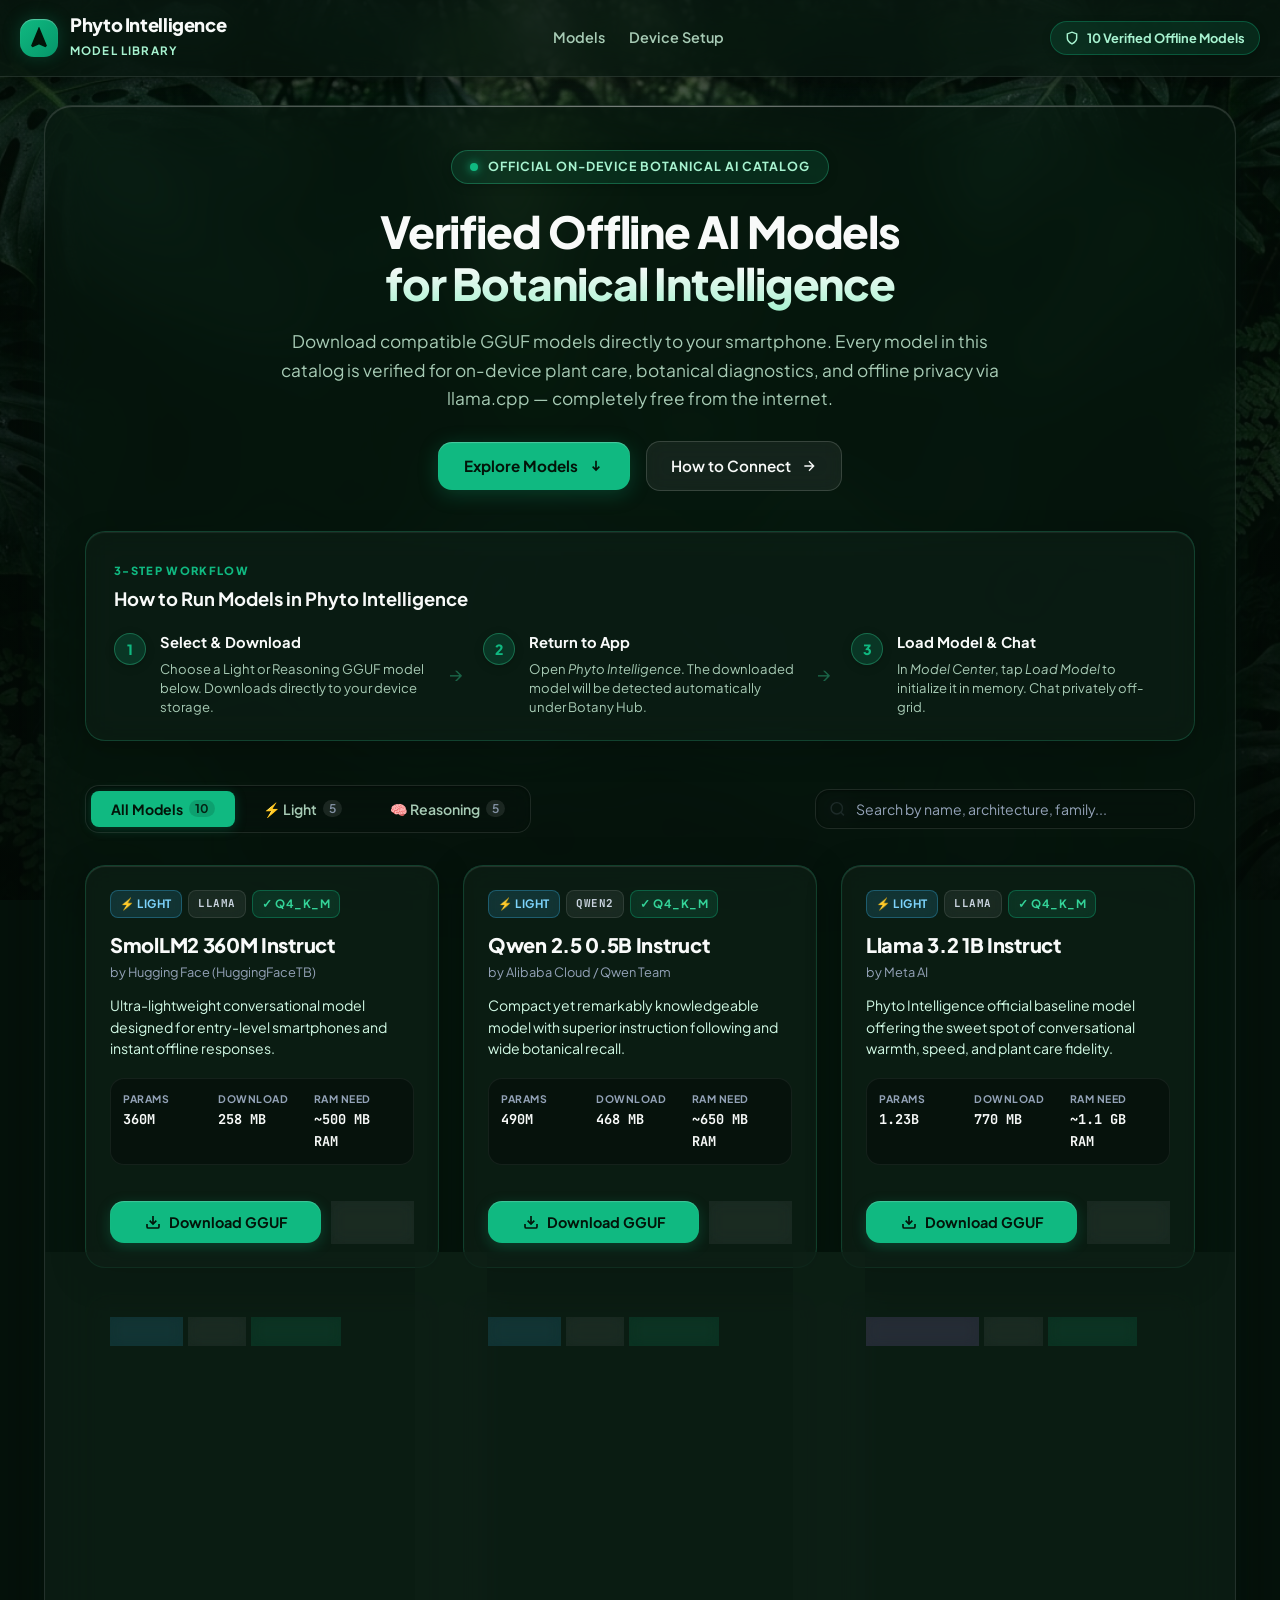
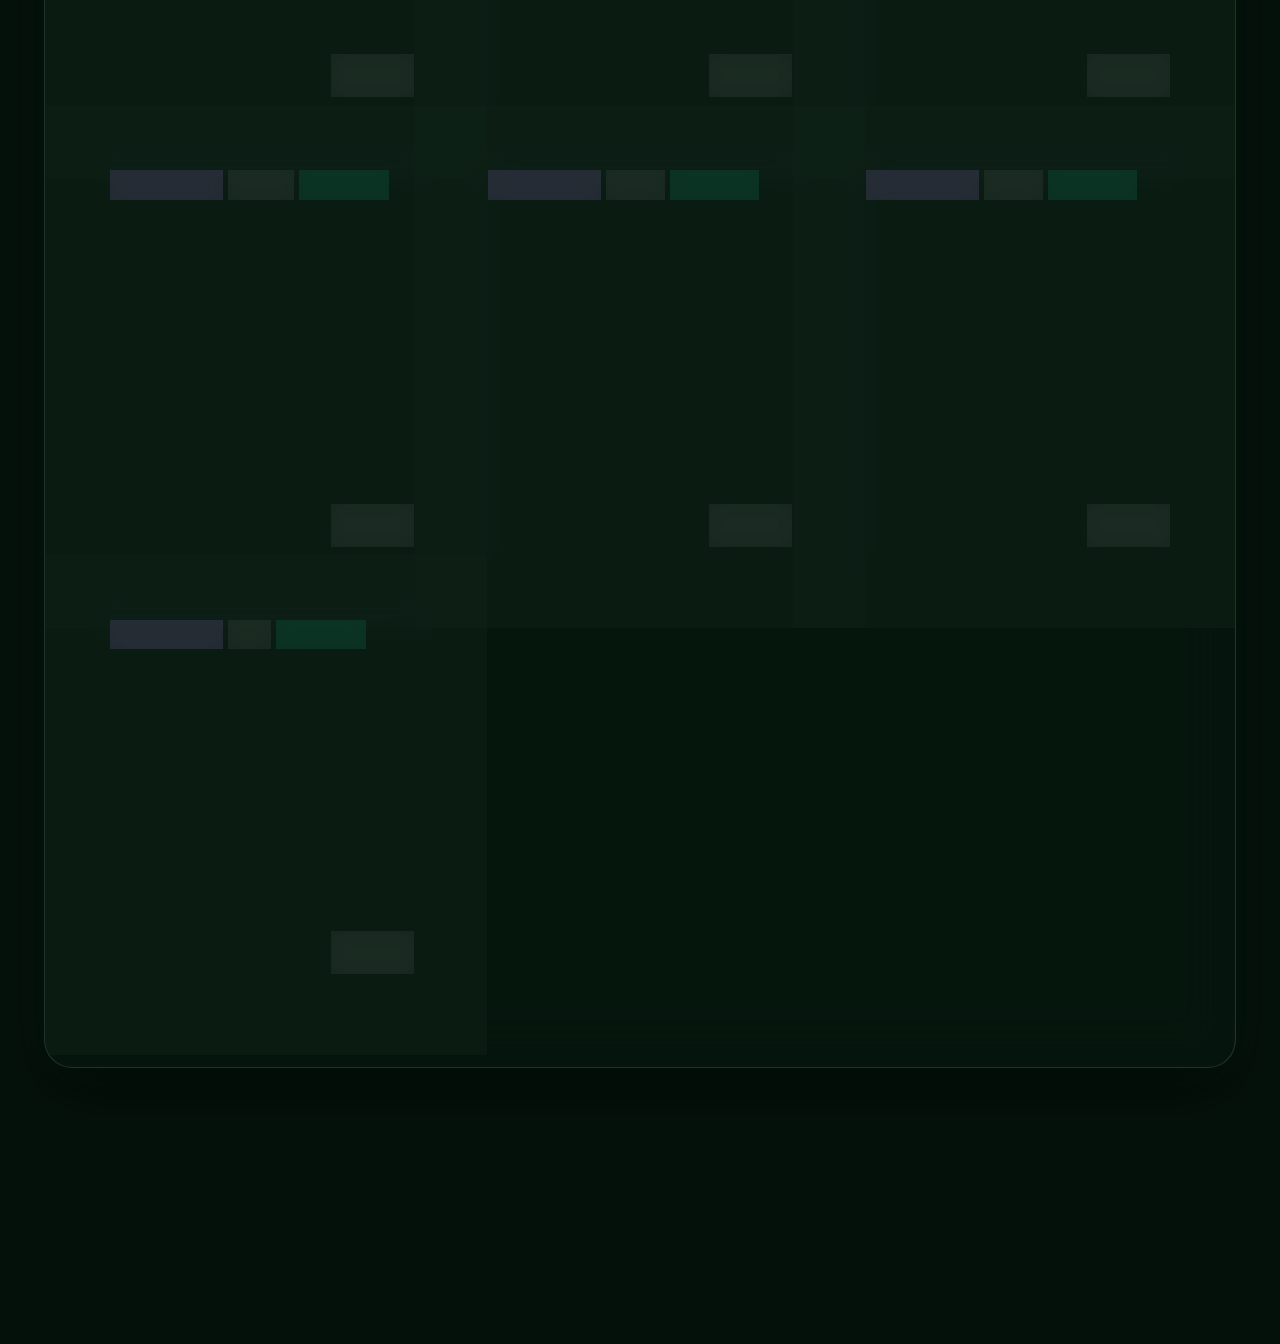
==== commit ae44260d: "Update hero button text to Explore Models" ====
--- a/index.html
+++ b/index.html
@@ -61,7 +61,7 @@
 
         <div class="hero-actions">
           <a href="#models" class="btn-hero-primary">
-            <span>Explore Catalog</span>
+            <span>Explore Models</span>
             <svg width="16" height="16" fill="none" stroke="currentColor" stroke-width="2.5" viewBox="0 0 24 24">
               <path d="M7 13l5 5 5-5M12 4v14"/>
             </svg>
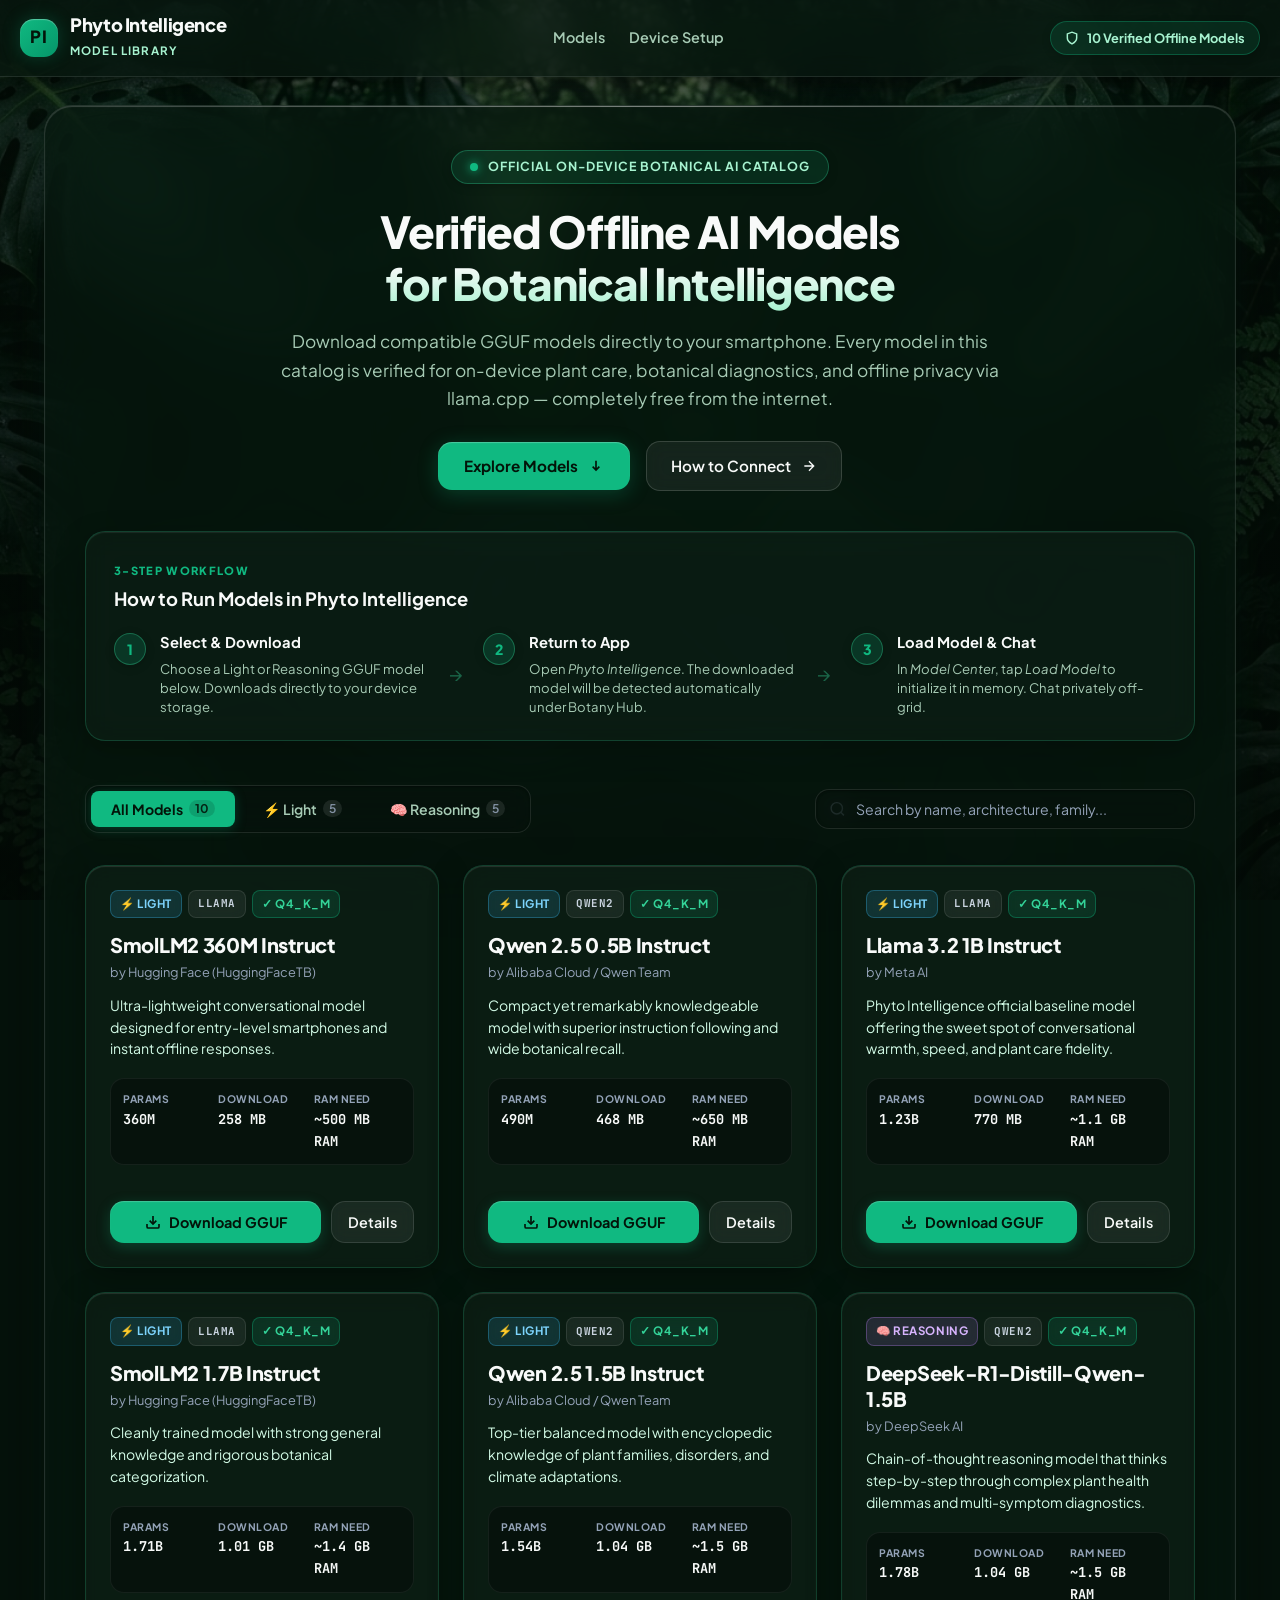
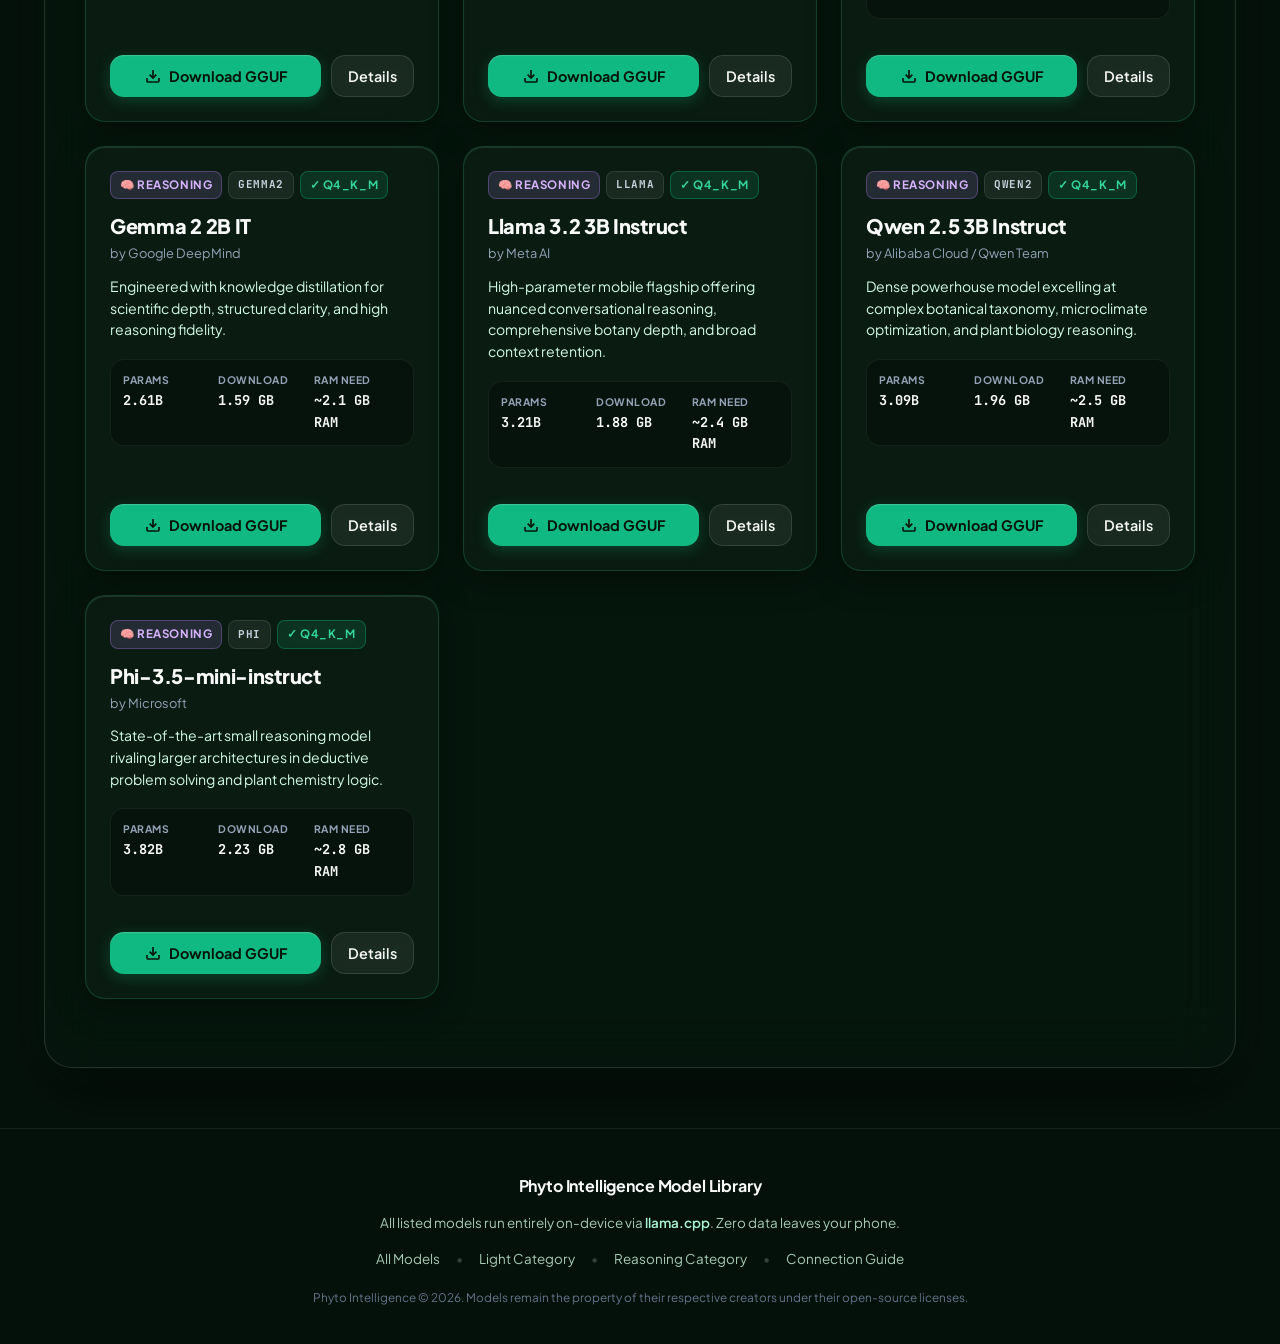
==== commit 903d3abe: "Refine brand logo with PI monogram" ====
--- a/index.html
+++ b/index.html
@@ -20,9 +20,7 @@
     <div class="container header-content">
       <a href="#" class="brand" aria-label="Phyto Intelligence Home">
         <div class="brand-icon">
-          <svg viewBox="0 0 24 24" fill="none" stroke="currentColor" stroke-width="2">
-            <path d="M12 2L4.5 20.29l.71.71L12 18l6.79 3 .71-.71z" fill="currentColor"/>
-          </svg>
+          <span class="brand-monogram">PI</span>
         </div>
         <div class="brand-titles">
           <h1>Phyto Intelligence</h1>
--- a/styles.css
+++ b/styles.css
@@ -155,6 +155,19 @@
   justify-content: center;
   box-shadow: 0 0 18px var(--emerald-glow), inset 0 1px 1px rgba(255, 255, 255, 0.3);
   flex-shrink: 0;
+}
+
+.brand-monogram {
+  font-family: var(--font-display, 'Plus Jakarta Sans'), -apple-system, BlinkMacSystemFont, 'Segoe UI', Roboto, sans-serif;
+  font-size: 1.05rem;
+  font-weight: 800;
+  line-height: 1;
+  color: #031409;
+  letter-spacing: 0.04em;
+  display: flex;
+  align-items: center;
+  justify-content: center;
+  user-select: none;
 }
 
 .brand-icon svg {
